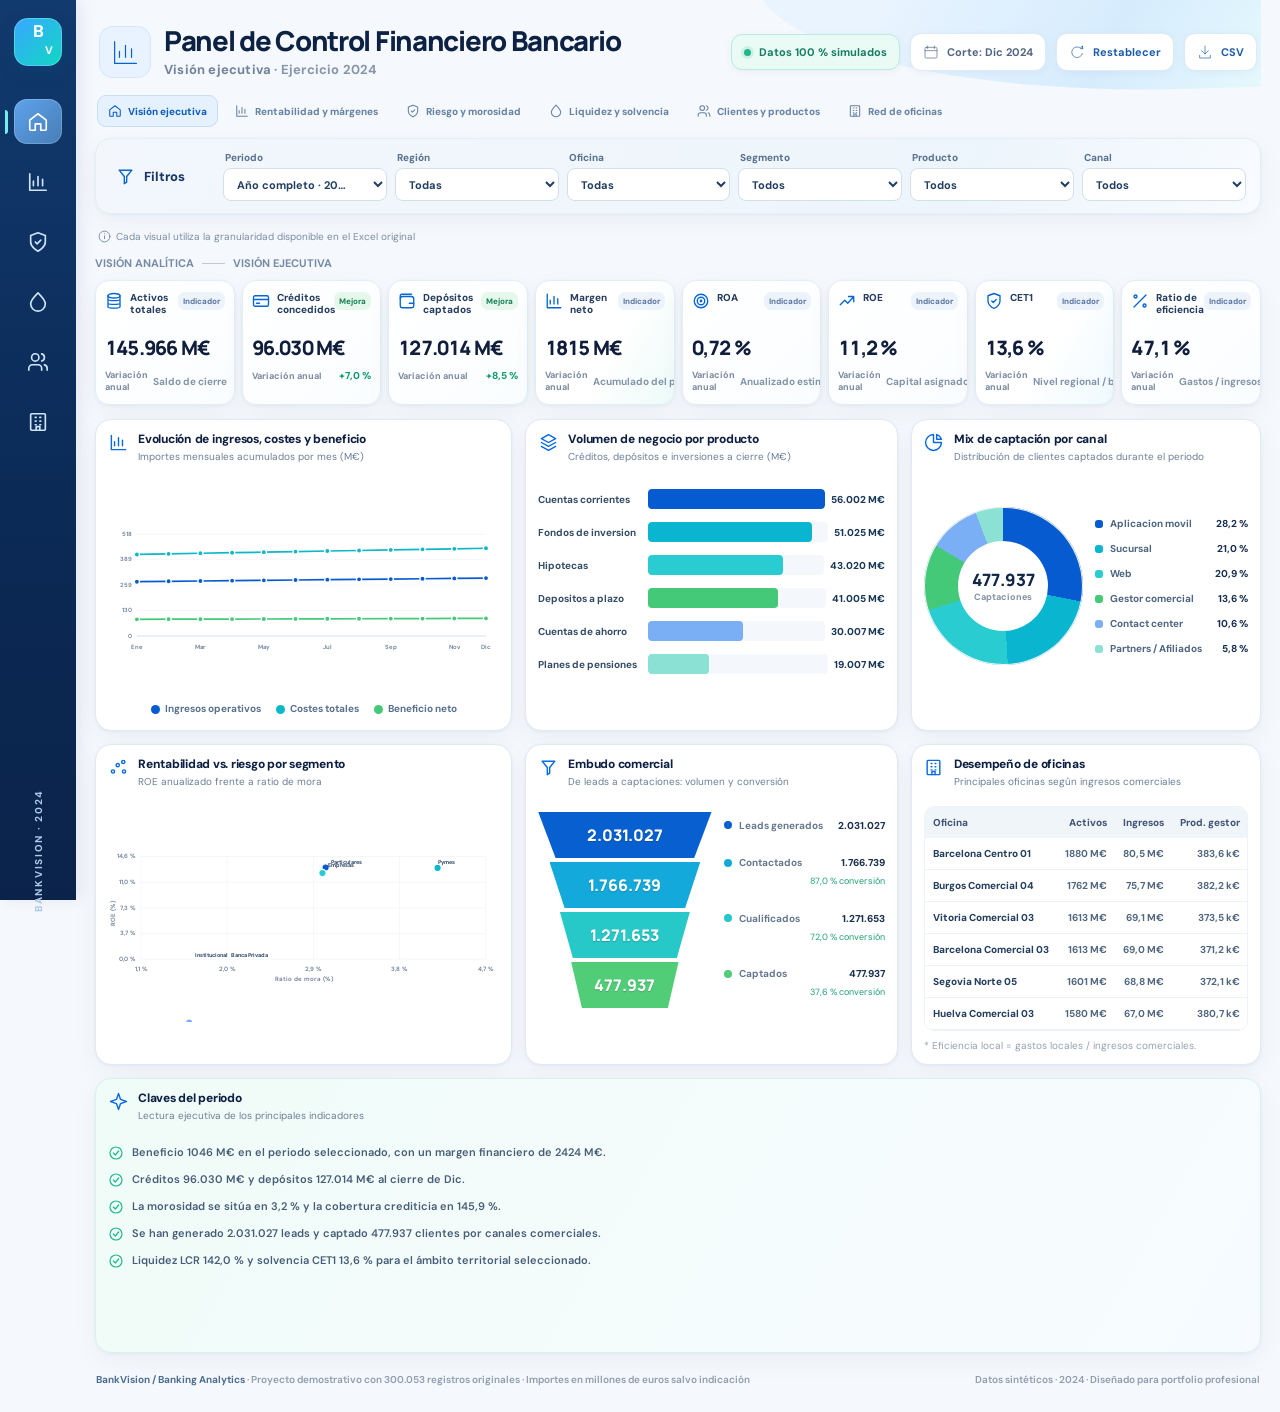
==== index.html @ d67c5ebc "Add files via upload" ====
<!doctype html>
<html lang="es">
<head>
  <meta charset="UTF-8" />
  <meta name="viewport" content="width=device-width, initial-scale=1" />
  <meta name="theme-color" content="#0f3565" />
  <meta name="description" content="Cuadro de mando bancario interactivo con KPIs de rentabilidad, riesgo, liquidez, clientes y oficinas. Datos sintéticos 2024." />
  <title>BankVision · Cuadro de mando financiero</title>
  <link rel="icon" href="assets/favicon.svg" type="image/svg+xml" />
  <link rel="stylesheet" href="styles.css" />
</head>
<body>
  <div id="app"><div class="boot"><div class="boot-logo">BV</div><div class="boot-spin"></div><p>Preparando tu cuadro de mando bancario…</p></div></div>
  <div id="floating-tooltip" role="tooltip" aria-hidden="true"></div>
  <script type="module" src="app.js"></script>
</body>
</html>
---- styles.css ----
@import url('https://fonts.googleapis.com/css2?family=DM+Sans:wght@400;500;600;700;800&family=Manrope:wght@400;500;600;700;800&display=swap');
:root{--ink:#122747;--sub:#6e8099;--border:#e6edf6;--line:#e9eef5;--blue:#075bca;--cyan:#14b7cc;--teal:#0cb4b4;--green:#39c77c;--pale:#f5f9ff;--white:#fff;--shadow:0 8px 26px rgba(25,65,110,.042),0 1px 3px rgba(25,65,110,.06)}
*{box-sizing:border-box}html{scroll-behavior:smooth}body{margin:0;color:var(--ink);background:#f5f8fc;font-family:'DM Sans',sans-serif;font-size:13px}button,select,input{font:inherit}button{cursor:pointer}button:disabled{cursor:not-allowed;opacity:.5}select{cursor:pointer}a{color:inherit}svg{display:block}#app{min-height:100vh}.boot{min-height:100vh;display:flex;flex-direction:column;align-items:center;justify-content:center;gap:16px;font-weight:600;color:#657c96}.boot-logo{width:70px;height:70px;display:grid;place-items:center;border-radius:20px;background:linear-gradient(135deg,#063f99,#05bdd1);font-size:28px;color:white;font-weight:800;box-shadow:0 12px 25px #0e62b82d}.boot-spin{width:26px;height:26px;border-radius:50%;border:3px solid #d8e7f8;border-top-color:#0874d8;animation:spin 1s linear infinite}@keyframes spin{to{transform:rotate(360deg)}}
.app-shell{display:grid;grid-template-columns:76px minmax(0,1fr);min-height:100vh}.sidebar{background:linear-gradient(180deg,#113a6e 0%,#0b2a56 56%,#0b234a 100%);min-height:100vh;position:sticky;top:0;align-self:start;height:100vh;display:flex;flex-direction:column;align-items:center;gap:8px;padding:18px 9px;z-index:50;color:#fff;box-shadow:5px 0 15px rgba(5,35,82,.07)}.side-brand{width:48px;height:48px;background:linear-gradient(135deg,#39a8ff,#10d7c3);border:1px solid #ffffff3a;color:white;font-size:17px;letter-spacing:-1.6px;font-weight:800;border-radius:14px;display:grid;place-items:center;margin:0 0 25px;box-shadow:0 6px 15px #06488150}.side-brand span{font-size:11px;align-self:end;justify-self:end;margin-right:8px;margin-bottom:8px;letter-spacing:0}.side-nav{display:flex;flex-direction:column;align-items:center;gap:15px;width:100%}.side-item{width:48px;height:45px;border:0;background:transparent;color:#d0e4f9;display:grid;place-items:center;border-radius:13px;position:relative;transition:.2s ease}.side-item:hover{background:#ffffff1c;color:white}.side-item.active{background:linear-gradient(135deg,#5ea3eb,#477db6);box-shadow:inset 0 0 0 1px #ffffff30;color:white}.side-item.active::before{content:"";position:absolute;left:-9px;height:24px;width:3px;background:#71eeec;border-radius:0 3px 3px 0}.side-item svg{width:22px;height:22px;stroke-width:1.8}.sidebar-bottom{margin-top:auto;display:grid;gap:14px}.side-mini{font-size:10px;color:#acc8e7;transform:rotate(-90deg);white-space:nowrap;margin-bottom:25px;font-weight:800;letter-spacing:1.7px}
.main{min-width:0;padding:0 26px 26px;max-width:1880px;width:100%;margin:0 auto}.header{min-height:95px;padding:20px 4px 11px;display:flex;align-items:center;justify-content:space-between;gap:15px;position:relative;overflow:hidden}.header::after{content:"";position:absolute;z-index:-1;right:-15px;top:-55px;width:520px;height:150px;background:linear-gradient(120deg,#e9f4ff 25%,#d6ecfd 68%,#e6f9fd);border-radius:0 0 0 85%;transform:rotate(-2deg)}.heading{display:flex;align-items:center;gap:13px;min-width:0}.heading-mark{width:52px;height:52px;background:#e8f3ff;color:#0862cc;display:grid;place-items:center;border-radius:14px;box-shadow:0 0 0 1px #d6e8ff inset}.heading-mark svg{width:29px;height:29px}.heading h1{font-family:Manrope,Arial,sans-serif;font-size:clamp(21px,2.15vw,31px);letter-spacing:-1.3px;line-height:1.08;margin:0 0 5px;font-weight:800;color:#0d2243}.heading p{color:#71839b;font-size:13px;margin:0;font-weight:700;letter-spacing:.2px}.top-right{display:flex;align-items:center;gap:10px;flex-wrap:wrap;justify-content:flex-end}.update-pill,.simulation-pill,.icon-btn{display:flex;align-items:center;gap:8px;border:1px solid #dde9f5;background:#fff;border-radius:11px;padding:10px 12px;color:#516580;white-space:nowrap;font-size:11px;font-weight:700;box-shadow:0 2px 8px #1c47700b}.simulation-pill{border:1px solid #b9ebde;background:#eafaf5;color:#167d65}.sim-dot{width:7px;height:7px;background:#20b788;border-radius:50%;box-shadow:0 0 0 3px #21b78824}.icon-btn{cursor:pointer;color:#1c5caa;background:white}.icon-btn:hover{border-color:#9bbce8;background:#f7fbff}.icon{width:19px;height:19px;vertical-align:middle;stroke-width:1.8;flex-shrink:0}.icon-sm{width:16px;height:16px}.icon-lg{width:24px;height:24px}
.filter-panel{display:grid;grid-template-columns:125px repeat(6,minmax(0,1fr));align-items:center;gap:8px;padding:12px 14px;background:linear-gradient(115deg,#f3f7fc,#edf5fc 75%,#f8fbff);border:1px solid #e3eefa;border-radius:16px;margin-bottom:16px;box-shadow:var(--shadow)}.filter-title{display:flex;align-items:center;gap:9px;font-weight:800;color:#163765;padding-left:6px;font-size:13px}.filter-title svg{color:#0b67c8}.filter-item{min-width:0}.filter-item label{font-size:10px;font-weight:800;color:#59728f;margin:0 0 4px 2px;display:block;white-space:nowrap;overflow:hidden;text-overflow:ellipsis}.filter-select{display:block;width:100%;border:1px solid #d2e0ee;border-radius:8px;background:white;padding:7px 19px 7px 9px;color:#233e63;outline:none;min-height:33px;font-size:11px;font-weight:700;text-overflow:ellipsis}.filter-select:focus{border-color:#217ad7;box-shadow:0 0 0 3px #2375ca20}.data-scope{display:flex;gap:8px;align-items:center;color:#7c8da4;font-size:10px;margin:0 0 13px 3px;flex-wrap:wrap}.scope-divider{height:4px;width:4px;background:#c6d3e2;border-radius:50%}.scope-info{display:flex;gap:5px;align-items:center}.scope-info svg{width:13px;height:13px}
.kpi-grid{display:grid;grid-template-columns:repeat(8,minmax(0,1fr));gap:10px;margin-bottom:14px}.kpi-card{background:linear-gradient(135deg,#fff 0%,#fafdff 100%);border:1px solid #e3edf7;box-shadow:var(--shadow);border-radius:14px;padding:13px 12px 11px;min-width:0;position:relative;overflow:hidden;transition:transform .18s,box-shadow .18s}.kpi-card:hover{transform:translateY(-2px);box-shadow:0 11px 22px #21456c15}.kpi-card:nth-child(4){background:linear-gradient(120deg,#fff 55%,#ecfbf8)}.kpi-card:nth-child(7){background:linear-gradient(120deg,#fff 55%,#eefaff)}.kpi-top{display:flex;justify-content:space-between;align-items:start;gap:4px;min-height:29px}.kpi-label-wrap{display:flex;align-items:start;gap:7px;min-width:0}.kpi-icon{color:#0566d8;flex:0 0 auto}.kpi-icon svg{width:18px;height:18px}.kpi-label{font-size:10px;line-height:1.16;color:#263c60;font-weight:800;max-width:125px}.kpi-badge{font-size:9px;border-radius:7px;padding:4px 5px;white-space:nowrap;font-weight:800;display:inline-flex;align-items:center;gap:3px}.kpi-badge.good{color:#18825b;background:#e6f8eb}.kpi-badge.warn{color:#bb7a15;background:#fff2d9}.kpi-badge.neutral{color:#5e77a4;background:#edf3fb}.kpi-value{font-family:Manrope,Arial,sans-serif;font-size:clamp(15px,1.55vw,24px);font-weight:800;color:#101d3b;letter-spacing:-.8px;margin:13px 0 8px;white-space:nowrap;overflow:hidden;text-overflow:ellipsis;font-variant-numeric:tabular-nums}.kpi-bottom{display:flex;align-items:center;justify-content:space-between;gap:5px;font-size:9px;color:#7a899f;font-weight:700}.kpi-bottom strong{color:#0b9968;font-size:10px;white-space:nowrap}.kpi-note{color:#778ca8;font-size:9px;margin-top:1px}.dash-grid{display:grid;grid-template-columns:1.12fr 1fr .94fr;gap:13px;align-items:stretch}.panel{min-width:0;background:white;border:1px solid #e0e9f4;border-radius:16px;box-shadow:var(--shadow);padding:15px 16px 13px;position:relative;overflow:hidden;min-height:275px}.panel.tall{min-height:300px}.panel.wide2{grid-column:span 2}.panel.full{grid-column:1/-1}.panel-head{display:flex;align-items:start;gap:10px;margin-bottom:12px;min-height:37px}.panel-icon{color:#086be3;display:grid;place-items:center;margin-top:1px;flex:0 0 20px}.panel-icon svg{width:19px;height:19px}.panel-title{font-size:14px;line-height:1.23;font-weight:800;color:#0d2043;letter-spacing:-.25px;margin:0}.panel-sub{font-size:10px;color:#6c7f96;line-height:1.3;margin:3px 0 0}.panel-body{width:100%;min-width:0}.panel-foot{font-size:10px;color:#93a1b2;margin-top:8px}.chart-wrap{position:relative;width:100%;height:216px;overflow:hidden}.chart-wrap svg{width:100%;height:100%;overflow:visible}.chart-ticks{font-size:10px;fill:#6b7e98;font-family:'DM Sans',sans-serif;font-weight:600}.chart-grid{stroke:#edf2f7;stroke-width:1}.chart-axis{stroke:#ccd7e5;stroke-width:1}.chart-title{font-size:11px;fill:#384c68;font-weight:700}.chart-label{font-family:'DM Sans',sans-serif;font-size:9px;fill:#304766;font-weight:700}.chart-line{fill:none;stroke-width:2.8;stroke-linecap:round;stroke-linejoin:round}.chart-node{stroke:white;stroke-width:2.2;cursor:crosshair}.chart-node:hover{stroke:#102c52;stroke-width:3.5}.legend{display:flex;align-items:center;justify-content:center;gap:15px;flex-wrap:wrap;margin:5px auto 3px;font-size:10px;font-weight:700;color:#58708f}.legend i{display:inline-block;width:9px;height:9px;border-radius:50%;margin-right:5px;vertical-align:middle}.bar-list{display:flex;flex-direction:column;gap:13px;padding:8px 0 2px}.bar-item{display:grid;grid-template-columns:minmax(95px,30%) minmax(0,1fr) auto;align-items:center;gap:10px;font-size:11px}.bar-item-label{color:#344b67;font-weight:700;white-space:nowrap;overflow:hidden;text-overflow:ellipsis}.bar-track{height:20px;background:#f4f7fc;border-radius:4px;overflow:hidden;position:relative;min-width:0}.bar-fill{height:100%;min-width:2px;border-radius:3px 4px 4px 3px;transition:width .4s;cursor:pointer}.bar-fill:hover{filter:brightness(.91)}.bar-value{font-size:10px;color:#193757;font-weight:800;white-space:nowrap;font-variant-numeric:tabular-nums}.delta-tag{font-size:10px;color:#249469;background:#e8f8ee;padding:3px 6px;border-radius:7px;white-space:nowrap;font-weight:800}.donut-layout{display:flex;align-items:center;gap:18px;justify-content:center;min-height:210px}.donut{width:min(200px,49%);aspect-ratio:1;border-radius:50%;position:relative;flex:none;box-shadow:inset 0 0 0 1px #eef2f8;transition:transform .3s}.donut:hover{transform:scale(1.035)}.donut-hole{position:absolute;inset:23%;border-radius:50%;background:white;display:flex;flex-direction:column;align-items:center;justify-content:center;text-align:center;box-shadow:0 0 0 2px #fff}.donut-hole b{font-size:17px;font-family:Manrope,sans-serif;font-weight:800;white-space:nowrap}.donut-hole span{font-size:9px;color:#8291a5;font-weight:700}.donut-legend{display:grid;gap:12px;flex:1;min-width:0}.donut-legend-item{display:flex;gap:7px;align-items:center;font-size:10px;color:#4d6581;font-weight:700;min-width:0}.donut-legend-item i{width:8px;height:8px;border-radius:3px;flex:none}.donut-legend-item span{overflow:hidden;text-overflow:ellipsis;white-space:nowrap}.donut-legend-item b{margin-left:auto;color:#152d4e;font-variant-numeric:tabular-nums;font-size:10px}.donut-legend-item.clickable{cursor:pointer;border-radius:6px;padding:4px;margin:-4px}.donut-legend-item.clickable:hover{background:#eef7ff}.funnel-body{display:grid;grid-template-columns:50% 1fr;gap:12px;padding:3px 0}.funnel-shapes{display:flex;flex-direction:column;align-items:center;gap:4px;padding-top:3px}.funnel-stage{height:46px;width:100%;clip-path:polygon(0 0,100% 0,90% 100%,10% 100%);display:grid;place-items:center;font-size:16px;color:white;font-family:Manrope,sans-serif;font-weight:800;text-shadow:0 1px 1px #0003}.funnel-stage:nth-child(2){width:87%}.funnel-stage:nth-child(3){width:75%}.funnel-stage:nth-child(4){width:62%}.funnel-steps{display:flex;flex-direction:column;justify-content:space-around;gap:5px}.funnel-step{display:grid;grid-template-columns:9px 1fr auto;gap:6px;align-items:center;font-size:10px;min-width:0}.funnel-step i{width:8px;height:8px;border-radius:50%}.funnel-step .funnel-name{font-weight:700;color:#667890}.funnel-step b{white-space:nowrap;font-weight:800;color:#1b3150}.funnel-step small{font-size:9px;color:#20a271;grid-column:2 / -1;text-align:right}
.tbl-wrap{overflow:auto;border-radius:10px;border:1px solid #eef3f9;max-height:230px}.tbl-wrap::-webkit-scrollbar{width:7px;height:7px}.tbl-wrap::-webkit-scrollbar-thumb{background:#c9d7e6;border-radius:12px}.data-table{width:100%;border-collapse:collapse;white-space:nowrap;min-width:420px;font-size:10px}.data-table thead th{background:#f0f5fa;color:#415575;padding:9px 8px;text-align:right;font-weight:800;position:sticky;top:0;z-index:1}.data-table thead th:first-child{text-align:left}.data-table td{padding:9px 8px;border-bottom:1px solid #eef2f7;text-align:right;font-weight:700;color:#516780}.data-table td:first-child{text-align:left;color:#253e60;font-weight:800}.data-table tbody tr:hover{background:#f6fbff}.data-table tbody tr.total-row{background:#e4f8f6}.data-table tbody tr.total-row td{font-weight:800;color:#154d66}.click-row{cursor:pointer}.data-table .neg{color:#d25c55}.data-table .good{color:#19a26b}.heat-table{width:100%;border-spacing:3px;border-collapse:separate;font-size:9px}.heat-table th{padding:5px 2px;font-weight:800;color:#58708f;text-align:center}.heat-table th:first-child{text-align:left}.heat-table td{padding:7px 3px;text-align:center;border-radius:4px;font-weight:800;white-space:nowrap;cursor:default}.heat-table td:first-child{text-align:left;color:#304767;background:white!important;min-width:55px}.heat-table td[data-region]{cursor:pointer}.heat-table td[data-region]:hover{outline:2px solid #0784dc}.heat-legend{display:flex;align-items:center;justify-content:center;gap:7px;margin:9px 0 2px;color:#8795aa;font-size:9px}.heat-gradient{width:110px;height:8px;border-radius:8px;background:linear-gradient(90deg,#e3f7eb,#78dfd4,#2687d9,#1256b9)}
.waterfall{height:215px}.waterfall svg{width:100%;height:100%}.water-label{font-size:10px;fill:#43607f;font-family:'DM Sans',sans-serif;font-weight:700}.water-value{font-size:11px;fill:#132e52;font-family:'DM Sans',sans-serif;font-weight:800}.score-row{display:grid;grid-template-columns:1fr auto;align-items:center;padding:7px 2px;border-bottom:1px solid #eff3f9;font-size:11px}.score-row:last-child{border:0}.score-row .label{color:#678099}.score-row .value{font-weight:800;font-size:12px}.split-insight{display:grid;grid-template-columns:1fr 1fr;gap:10px}.insight-mini{border:1px solid #e6eef7;background:#f9fbff;padding:11px;border-radius:11px}.insight-mini .top{color:#7b91aa;font-weight:700;font-size:10px}.insight-mini b{display:block;font-size:18px;margin:7px 0 1px;font-family:Manrope,sans-serif}.insight-mini small{font-size:9px;color:#1d9a75;font-weight:800}.insights{display:flex;flex-direction:column;gap:10px;padding:4px 0}.insight-item{display:flex;gap:8px;align-items:flex-start;color:#465d77;font-weight:600;font-size:11px;line-height:1.5}.insight-item svg{color:#20b98c;margin-top:1px;flex:none}.story-card{background:linear-gradient(120deg,#f0fcf8,#f7fbff);border:1px solid #d7f2ec}.mini-pill{padding:3px 7px;border-radius:7px;font-weight:800;font-size:10px;background:#e7f9ec;color:#1c956c}.section-eyebrow{display:flex;align-items:center;gap:8px;margin:0 0 10px;color:#758ba6;font-size:11px;font-weight:700}.section-eyebrow span{width:23px;height:1px;background:#bdcbdb}.footer{display:flex;justify-content:space-between;gap:15px;align-items:center;color:#8e9cb1;font-size:10px;font-weight:600;padding:20px 1px 0;flex-wrap:wrap}.footer strong{color:#4d6d90}.button-link{border:0;background:none;text-decoration:underline;color:#0b76ce;padding:2px;font-weight:700;font-size:10px}.tag{padding:3px 7px;border-radius:6px;background:#eff6fc;color:#3274b5;font-weight:800;font-size:10px}.empty{display:grid;place-items:center;min-height:180px;text-align:center;color:#849ab1;font-weight:700}.data-scope-warning{background:#fff9eb;border:1px solid #f4e5c7;color:#91682d;padding:8px 11px;border-radius:8px;font-size:10px;margin:0 0 12px}.toast{position:fixed;bottom:24px;right:24px;border-radius:12px;background:#123862;color:white;box-shadow:0 12px 35px #0c30565c;padding:13px 18px;font-weight:700;font-size:12px;z-index:100;animation:rise .2s ease}@keyframes rise{from{transform:translateY(14px);opacity:0}to{transform:translateY(0);opacity:1}}#floating-tooltip{display:none;position:fixed;z-index:200;pointer-events:none;padding:9px 12px;border-radius:10px;background:#142f53;color:white;font-size:11px;font-weight:700;box-shadow:0 10px 25px #18355345;max-width:250px}.muted{color:#8696aa}.accent{color:#0b83bd}.region-tiles{display:grid;grid-template-columns:repeat(5,1fr);gap:9px;margin-top:5px}.region-tile{border:1px solid #e0ebf5;border-radius:11px;padding:12px;background:linear-gradient(145deg,#f7fbff,#fff);min-width:0;cursor:pointer}.region-tile:hover{border-color:#64b4e7}.region-tile .stripe{height:5px;border-radius:5px;margin-bottom:8px}.region-tile strong{display:block;font-size:12px}.region-tile .num{font-size:21px;font-weight:800;margin-top:3px;font-family:Manrope,sans-serif;color:#15476f}.region-tile span{display:block;font-size:9px;color:#8292a8;margin-top:4px}
@media(max-width:1510px){.main{padding-left:19px;padding-right:19px}.filter-panel{grid-template-columns:105px repeat(6,minmax(0,1fr))}.kpi-grid{gap:7px}.kpi-card{padding:11px 9px}.kpi-badge{font-size:8px}.panel{padding:12px}.panel-title{font-size:12px}.donut-layout{gap:12px}.bar-item{gap:6px;font-size:10px}.bar-item-label{font-size:10px}}
@media(max-width:1160px){.kpi-grid{grid-template-columns:repeat(4,minmax(0,1fr))}.dash-grid{grid-template-columns:1fr 1fr}.panel{min-height:280px}.filter-panel{grid-template-columns:repeat(3,1fr)}.filter-title{grid-column:1/-1}.panel.wide2{grid-column:span 2}.heading h1{font-size:22px}.top-right .update-pill{display:none}}
@media(max-width:790px){.app-shell{grid-template-columns:1fr}.sidebar{height:auto;min-height:auto;width:100%;position:sticky;top:0;flex-direction:row;justify-content:space-between;padding:8px 12px;z-index:80}.side-brand{width:39px;height:39px;margin:0;border-radius:9px}.side-nav{flex-direction:row;gap:2px;width:auto}.side-item{width:36px;height:37px;border-radius:8px}.side-item svg{width:18px;height:18px}.side-item.active::before{display:none}.sidebar-bottom{display:none}.main{padding:0 12px 24px}.header{padding-top:17px;align-items:start;flex-direction:column}.heading h1{font-size:21px}.heading-mark{width:43px;height:43px}.top-right{width:100%;justify-content:flex-start}.filter-panel{grid-template-columns:repeat(2,minmax(0,1fr));gap:10px}.kpi-grid{grid-template-columns:repeat(2,minmax(0,1fr));gap:8px}.dash-grid{grid-template-columns:1fr;gap:10px}.panel,.panel.wide2,.panel.full{grid-column:1}.kpi-value{font-size:22px}.region-tiles{grid-template-columns:repeat(2,1fr)}.data-scope{margin-bottom:8px}}
@media(max-width:420px){.side-item{width:32px}.side-nav{gap:0}.heading h1{font-size:19px}.heading p{font-size:11px}.filter-panel{padding:10px}.filter-select{font-size:10px}.donut{width:44%}.donut-layout{gap:8px}.donut-legend-item{font-size:9px}.funnel-stage{font-size:13px}.funnel-step{font-size:9px}}
@media print{.sidebar,.filter-panel,.data-scope,.icon-btn{display:none!important}.app-shell{display:block}.main{padding:0}.panel,.kpi-card{break-inside:avoid;box-shadow:none}.dash-grid{grid-template-columns:1fr 1fr}.header{min-height:auto}.footer{display:none}}
.page-tabs{display:flex;gap:6px;align-items:center;overflow:auto;padding:0 2px 11px;scrollbar-width:thin}.page-tab{display:inline-flex;align-items:center;gap:6px;white-space:nowrap;background:transparent;color:#6783a5;border:1px solid transparent;border-radius:9px;padding:8px 10px;font-size:10px;font-weight:800;transition:.15s}.page-tab:hover{color:#1261b8;background:#eaf3ff}.page-tab.active{color:#0c5fbf;background:#e6f1ff;border-color:#c8def5}.page-tab svg{width:14px;height:14px}.page-tab.active svg{color:#075ac7}
@media(max-width:790px){.page-tabs{padding-bottom:8px}.page-tab{font-size:10px;padding:7px 8px}}
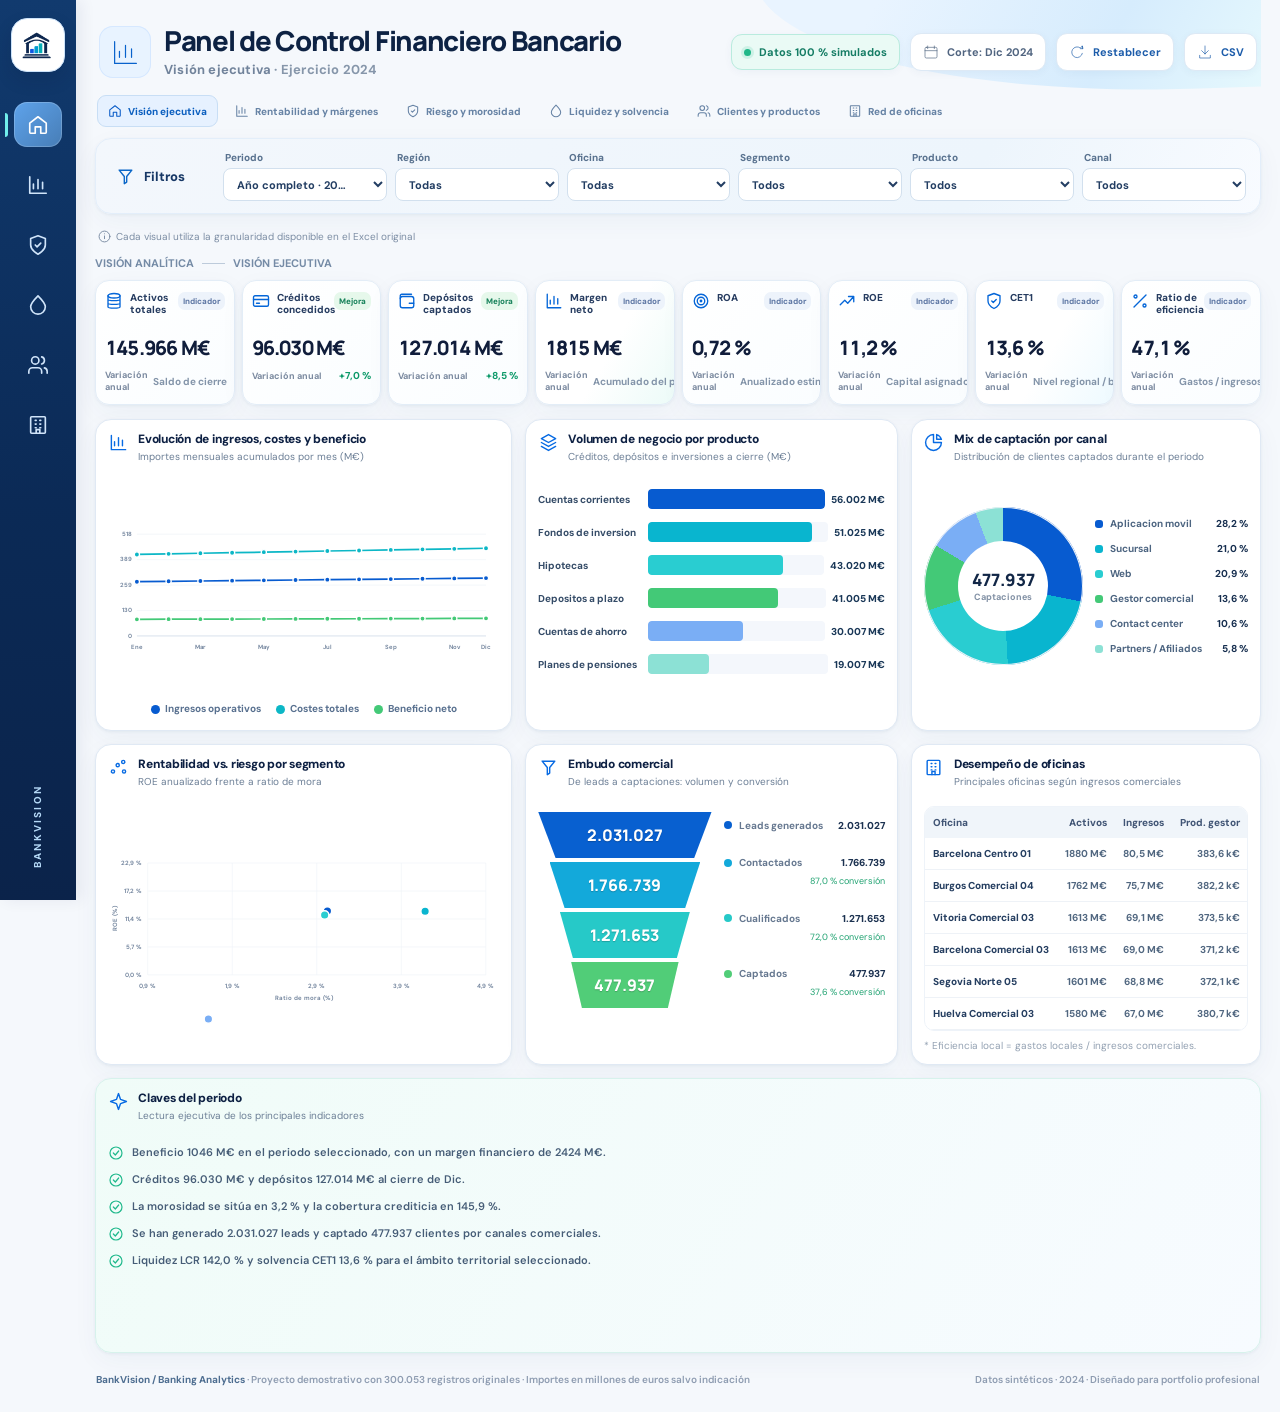
==== commit e28b9d60: "Add files via upload" ====
--- a/index.html
+++ b/index.html
@@ -6,11 +6,11 @@
   <meta name="theme-color" content="#0f3565" />
   <meta name="description" content="Cuadro de mando bancario interactivo con KPIs de rentabilidad, riesgo, liquidez, clientes y oficinas. Datos sintéticos 2024." />
   <title>BankVision · Cuadro de mando financiero</title>
-  <link rel="icon" href="assets/favicon.svg" type="image/svg+xml" />
+  <link rel="icon" href="assets/favicon.png" type="image/png" />
   <link rel="stylesheet" href="styles.css" />
 </head>
 <body>
-  <div id="app"><div class="boot"><div class="boot-logo">BV</div><div class="boot-spin"></div><p>Preparando tu cuadro de mando bancario…</p></div></div>
+  <div id="app"><div class="boot"><div class="boot-logo"><img src="assets/bankvision-mark.png" alt="BankVision" /></div><div class="boot-spin"></div><p>Preparando tu cuadro de mando bancario…</p></div></div>
   <div id="floating-tooltip" role="tooltip" aria-hidden="true"></div>
   <script type="module" src="app.js"></script>
 </body>
--- a/styles.css
+++ b/styles.css
@@ -1,15 +1,15 @@
 @import url('https://fonts.googleapis.com/css2?family=DM+Sans:wght@400;500;600;700;800&family=Manrope:wght@400;500;600;700;800&display=swap');
 :root{--ink:#122747;--sub:#6e8099;--border:#e6edf6;--line:#e9eef5;--blue:#075bca;--cyan:#14b7cc;--teal:#0cb4b4;--green:#39c77c;--pale:#f5f9ff;--white:#fff;--shadow:0 8px 26px rgba(25,65,110,.042),0 1px 3px rgba(25,65,110,.06)}
-*{box-sizing:border-box}html{scroll-behavior:smooth}body{margin:0;color:var(--ink);background:#f5f8fc;font-family:'DM Sans',sans-serif;font-size:13px}button,select,input{font:inherit}button{cursor:pointer}button:disabled{cursor:not-allowed;opacity:.5}select{cursor:pointer}a{color:inherit}svg{display:block}#app{min-height:100vh}.boot{min-height:100vh;display:flex;flex-direction:column;align-items:center;justify-content:center;gap:16px;font-weight:600;color:#657c96}.boot-logo{width:70px;height:70px;display:grid;place-items:center;border-radius:20px;background:linear-gradient(135deg,#063f99,#05bdd1);font-size:28px;color:white;font-weight:800;box-shadow:0 12px 25px #0e62b82d}.boot-spin{width:26px;height:26px;border-radius:50%;border:3px solid #d8e7f8;border-top-color:#0874d8;animation:spin 1s linear infinite}@keyframes spin{to{transform:rotate(360deg)}}
-.app-shell{display:grid;grid-template-columns:76px minmax(0,1fr);min-height:100vh}.sidebar{background:linear-gradient(180deg,#113a6e 0%,#0b2a56 56%,#0b234a 100%);min-height:100vh;position:sticky;top:0;align-self:start;height:100vh;display:flex;flex-direction:column;align-items:center;gap:8px;padding:18px 9px;z-index:50;color:#fff;box-shadow:5px 0 15px rgba(5,35,82,.07)}.side-brand{width:48px;height:48px;background:linear-gradient(135deg,#39a8ff,#10d7c3);border:1px solid #ffffff3a;color:white;font-size:17px;letter-spacing:-1.6px;font-weight:800;border-radius:14px;display:grid;place-items:center;margin:0 0 25px;box-shadow:0 6px 15px #06488150}.side-brand span{font-size:11px;align-self:end;justify-self:end;margin-right:8px;margin-bottom:8px;letter-spacing:0}.side-nav{display:flex;flex-direction:column;align-items:center;gap:15px;width:100%}.side-item{width:48px;height:45px;border:0;background:transparent;color:#d0e4f9;display:grid;place-items:center;border-radius:13px;position:relative;transition:.2s ease}.side-item:hover{background:#ffffff1c;color:white}.side-item.active{background:linear-gradient(135deg,#5ea3eb,#477db6);box-shadow:inset 0 0 0 1px #ffffff30;color:white}.side-item.active::before{content:"";position:absolute;left:-9px;height:24px;width:3px;background:#71eeec;border-radius:0 3px 3px 0}.side-item svg{width:22px;height:22px;stroke-width:1.8}.sidebar-bottom{margin-top:auto;display:grid;gap:14px}.side-mini{font-size:10px;color:#acc8e7;transform:rotate(-90deg);white-space:nowrap;margin-bottom:25px;font-weight:800;letter-spacing:1.7px}
+*{box-sizing:border-box}html{scroll-behavior:smooth}body{margin:0;color:var(--ink);background:#f5f8fc;font-family:'DM Sans',sans-serif;font-size:13px}button,select,input{font:inherit}button{cursor:pointer}button:disabled{cursor:not-allowed;opacity:.5}select{cursor:pointer}a{color:inherit}svg{display:block}#app{min-height:100vh}.boot{min-height:100vh;display:flex;flex-direction:column;align-items:center;justify-content:center;gap:16px;font-weight:600;color:#657c96}.boot-logo{width:82px;height:82px;display:grid;place-items:center;border-radius:22px;background:#fff;box-shadow:0 12px 25px #0e62b82d}.boot-logo img{width:66px;height:66px;object-fit:contain}.boot-spin{width:26px;height:26px;border-radius:50%;border:3px solid #d8e7f8;border-top-color:#0874d8;animation:spin 1s linear infinite}@keyframes spin{to{transform:rotate(360deg)}}
+.app-shell{display:grid;grid-template-columns:76px minmax(0,1fr);min-height:100vh}.sidebar{background:linear-gradient(180deg,#113a6e 0%,#0b2a56 56%,#0b234a 100%);min-height:100vh;position:sticky;top:0;align-self:start;height:100vh;display:flex;flex-direction:column;align-items:center;gap:8px;padding:18px 9px;z-index:50;color:#fff;box-shadow:5px 0 15px rgba(5,35,82,.07);overflow-y:auto;overflow-x:hidden;scrollbar-width:thin;scrollbar-color:#497aa8 transparent}.side-brand{flex:0 0 54px;width:54px;height:54px;background:#fff;border:1px solid #cce3fa;border-radius:16px;display:grid;place-items:center;margin:0 0 22px;padding:4px;box-shadow:0 8px 18px #00173524;transition:transform .2s,box-shadow .2s}.side-brand:hover{transform:translateY(-2px);box-shadow:0 12px 24px #00173536}.side-brand img{display:block;width:100%;height:100%;object-fit:contain}.side-nav{display:flex;flex-direction:column;align-items:center;gap:15px;width:100%}.side-item{width:48px;height:45px;border:0;background:transparent;color:#d0e4f9;display:grid;place-items:center;border-radius:13px;position:relative;transition:.2s ease}.side-item:hover{background:#ffffff1c;color:white}.side-item.active{background:linear-gradient(135deg,#5ea3eb,#477db6);box-shadow:inset 0 0 0 1px #ffffff30;color:white}.side-item.active::before{content:"";position:absolute;left:-9px;height:24px;width:3px;background:#71eeec;border-radius:0 3px 3px 0}.side-item svg{width:22px;height:22px;stroke-width:1.8}.sidebar-bottom{margin-top:auto;display:grid;place-items:center;width:100%;padding:20px 0 14px;flex:0 0 auto}.side-mini{writing-mode:vertical-rl;transform:rotate(180deg);font-size:10px;color:#b4d8f6;white-space:nowrap;margin:0;line-height:1;font-weight:800;letter-spacing:2.2px}
 .main{min-width:0;padding:0 26px 26px;max-width:1880px;width:100%;margin:0 auto}.header{min-height:95px;padding:20px 4px 11px;display:flex;align-items:center;justify-content:space-between;gap:15px;position:relative;overflow:hidden}.header::after{content:"";position:absolute;z-index:-1;right:-15px;top:-55px;width:520px;height:150px;background:linear-gradient(120deg,#e9f4ff 25%,#d6ecfd 68%,#e6f9fd);border-radius:0 0 0 85%;transform:rotate(-2deg)}.heading{display:flex;align-items:center;gap:13px;min-width:0}.heading-mark{width:52px;height:52px;background:#e8f3ff;color:#0862cc;display:grid;place-items:center;border-radius:14px;box-shadow:0 0 0 1px #d6e8ff inset}.heading-mark svg{width:29px;height:29px}.heading h1{font-family:Manrope,Arial,sans-serif;font-size:clamp(21px,2.15vw,31px);letter-spacing:-1.3px;line-height:1.08;margin:0 0 5px;font-weight:800;color:#0d2243}.heading p{color:#71839b;font-size:13px;margin:0;font-weight:700;letter-spacing:.2px}.top-right{display:flex;align-items:center;gap:10px;flex-wrap:wrap;justify-content:flex-end}.update-pill,.simulation-pill,.icon-btn{display:flex;align-items:center;gap:8px;border:1px solid #dde9f5;background:#fff;border-radius:11px;padding:10px 12px;color:#516580;white-space:nowrap;font-size:11px;font-weight:700;box-shadow:0 2px 8px #1c47700b}.simulation-pill{border:1px solid #b9ebde;background:#eafaf5;color:#167d65}.sim-dot{width:7px;height:7px;background:#20b788;border-radius:50%;box-shadow:0 0 0 3px #21b78824}.icon-btn{cursor:pointer;color:#1c5caa;background:white}.icon-btn:hover{border-color:#9bbce8;background:#f7fbff}.icon{width:19px;height:19px;vertical-align:middle;stroke-width:1.8;flex-shrink:0}.icon-sm{width:16px;height:16px}.icon-lg{width:24px;height:24px}
 .filter-panel{display:grid;grid-template-columns:125px repeat(6,minmax(0,1fr));align-items:center;gap:8px;padding:12px 14px;background:linear-gradient(115deg,#f3f7fc,#edf5fc 75%,#f8fbff);border:1px solid #e3eefa;border-radius:16px;margin-bottom:16px;box-shadow:var(--shadow)}.filter-title{display:flex;align-items:center;gap:9px;font-weight:800;color:#163765;padding-left:6px;font-size:13px}.filter-title svg{color:#0b67c8}.filter-item{min-width:0}.filter-item label{font-size:10px;font-weight:800;color:#59728f;margin:0 0 4px 2px;display:block;white-space:nowrap;overflow:hidden;text-overflow:ellipsis}.filter-select{display:block;width:100%;border:1px solid #d2e0ee;border-radius:8px;background:white;padding:7px 19px 7px 9px;color:#233e63;outline:none;min-height:33px;font-size:11px;font-weight:700;text-overflow:ellipsis}.filter-select:focus{border-color:#217ad7;box-shadow:0 0 0 3px #2375ca20}.data-scope{display:flex;gap:8px;align-items:center;color:#7c8da4;font-size:10px;margin:0 0 13px 3px;flex-wrap:wrap}.scope-divider{height:4px;width:4px;background:#c6d3e2;border-radius:50%}.scope-info{display:flex;gap:5px;align-items:center}.scope-info svg{width:13px;height:13px}
-.kpi-grid{display:grid;grid-template-columns:repeat(8,minmax(0,1fr));gap:10px;margin-bottom:14px}.kpi-card{background:linear-gradient(135deg,#fff 0%,#fafdff 100%);border:1px solid #e3edf7;box-shadow:var(--shadow);border-radius:14px;padding:13px 12px 11px;min-width:0;position:relative;overflow:hidden;transition:transform .18s,box-shadow .18s}.kpi-card:hover{transform:translateY(-2px);box-shadow:0 11px 22px #21456c15}.kpi-card:nth-child(4){background:linear-gradient(120deg,#fff 55%,#ecfbf8)}.kpi-card:nth-child(7){background:linear-gradient(120deg,#fff 55%,#eefaff)}.kpi-top{display:flex;justify-content:space-between;align-items:start;gap:4px;min-height:29px}.kpi-label-wrap{display:flex;align-items:start;gap:7px;min-width:0}.kpi-icon{color:#0566d8;flex:0 0 auto}.kpi-icon svg{width:18px;height:18px}.kpi-label{font-size:10px;line-height:1.16;color:#263c60;font-weight:800;max-width:125px}.kpi-badge{font-size:9px;border-radius:7px;padding:4px 5px;white-space:nowrap;font-weight:800;display:inline-flex;align-items:center;gap:3px}.kpi-badge.good{color:#18825b;background:#e6f8eb}.kpi-badge.warn{color:#bb7a15;background:#fff2d9}.kpi-badge.neutral{color:#5e77a4;background:#edf3fb}.kpi-value{font-family:Manrope,Arial,sans-serif;font-size:clamp(15px,1.55vw,24px);font-weight:800;color:#101d3b;letter-spacing:-.8px;margin:13px 0 8px;white-space:nowrap;overflow:hidden;text-overflow:ellipsis;font-variant-numeric:tabular-nums}.kpi-bottom{display:flex;align-items:center;justify-content:space-between;gap:5px;font-size:9px;color:#7a899f;font-weight:700}.kpi-bottom strong{color:#0b9968;font-size:10px;white-space:nowrap}.kpi-note{color:#778ca8;font-size:9px;margin-top:1px}.dash-grid{display:grid;grid-template-columns:1.12fr 1fr .94fr;gap:13px;align-items:stretch}.panel{min-width:0;background:white;border:1px solid #e0e9f4;border-radius:16px;box-shadow:var(--shadow);padding:15px 16px 13px;position:relative;overflow:hidden;min-height:275px}.panel.tall{min-height:300px}.panel.wide2{grid-column:span 2}.panel.full{grid-column:1/-1}.panel-head{display:flex;align-items:start;gap:10px;margin-bottom:12px;min-height:37px}.panel-icon{color:#086be3;display:grid;place-items:center;margin-top:1px;flex:0 0 20px}.panel-icon svg{width:19px;height:19px}.panel-title{font-size:14px;line-height:1.23;font-weight:800;color:#0d2043;letter-spacing:-.25px;margin:0}.panel-sub{font-size:10px;color:#6c7f96;line-height:1.3;margin:3px 0 0}.panel-body{width:100%;min-width:0}.panel-foot{font-size:10px;color:#93a1b2;margin-top:8px}.chart-wrap{position:relative;width:100%;height:216px;overflow:hidden}.chart-wrap svg{width:100%;height:100%;overflow:visible}.chart-ticks{font-size:10px;fill:#6b7e98;font-family:'DM Sans',sans-serif;font-weight:600}.chart-grid{stroke:#edf2f7;stroke-width:1}.chart-axis{stroke:#ccd7e5;stroke-width:1}.chart-title{font-size:11px;fill:#384c68;font-weight:700}.chart-label{font-family:'DM Sans',sans-serif;font-size:9px;fill:#304766;font-weight:700}.chart-line{fill:none;stroke-width:2.8;stroke-linecap:round;stroke-linejoin:round}.chart-node{stroke:white;stroke-width:2.2;cursor:crosshair}.chart-node:hover{stroke:#102c52;stroke-width:3.5}.legend{display:flex;align-items:center;justify-content:center;gap:15px;flex-wrap:wrap;margin:5px auto 3px;font-size:10px;font-weight:700;color:#58708f}.legend i{display:inline-block;width:9px;height:9px;border-radius:50%;margin-right:5px;vertical-align:middle}.bar-list{display:flex;flex-direction:column;gap:13px;padding:8px 0 2px}.bar-item{display:grid;grid-template-columns:minmax(95px,30%) minmax(0,1fr) auto;align-items:center;gap:10px;font-size:11px}.bar-item-label{color:#344b67;font-weight:700;white-space:nowrap;overflow:hidden;text-overflow:ellipsis}.bar-track{height:20px;background:#f4f7fc;border-radius:4px;overflow:hidden;position:relative;min-width:0}.bar-fill{height:100%;min-width:2px;border-radius:3px 4px 4px 3px;transition:width .4s;cursor:pointer}.bar-fill:hover{filter:brightness(.91)}.bar-value{font-size:10px;color:#193757;font-weight:800;white-space:nowrap;font-variant-numeric:tabular-nums}.delta-tag{font-size:10px;color:#249469;background:#e8f8ee;padding:3px 6px;border-radius:7px;white-space:nowrap;font-weight:800}.donut-layout{display:flex;align-items:center;gap:18px;justify-content:center;min-height:210px}.donut{width:min(200px,49%);aspect-ratio:1;border-radius:50%;position:relative;flex:none;box-shadow:inset 0 0 0 1px #eef2f8;transition:transform .3s}.donut:hover{transform:scale(1.035)}.donut-hole{position:absolute;inset:23%;border-radius:50%;background:white;display:flex;flex-direction:column;align-items:center;justify-content:center;text-align:center;box-shadow:0 0 0 2px #fff}.donut-hole b{font-size:17px;font-family:Manrope,sans-serif;font-weight:800;white-space:nowrap}.donut-hole span{font-size:9px;color:#8291a5;font-weight:700}.donut-legend{display:grid;gap:12px;flex:1;min-width:0}.donut-legend-item{display:flex;gap:7px;align-items:center;font-size:10px;color:#4d6581;font-weight:700;min-width:0}.donut-legend-item i{width:8px;height:8px;border-radius:3px;flex:none}.donut-legend-item span{overflow:hidden;text-overflow:ellipsis;white-space:nowrap}.donut-legend-item b{margin-left:auto;color:#152d4e;font-variant-numeric:tabular-nums;font-size:10px}.donut-legend-item.clickable{cursor:pointer;border-radius:6px;padding:4px;margin:-4px}.donut-legend-item.clickable:hover{background:#eef7ff}.funnel-body{display:grid;grid-template-columns:50% 1fr;gap:12px;padding:3px 0}.funnel-shapes{display:flex;flex-direction:column;align-items:center;gap:4px;padding-top:3px}.funnel-stage{height:46px;width:100%;clip-path:polygon(0 0,100% 0,90% 100%,10% 100%);display:grid;place-items:center;font-size:16px;color:white;font-family:Manrope,sans-serif;font-weight:800;text-shadow:0 1px 1px #0003}.funnel-stage:nth-child(2){width:87%}.funnel-stage:nth-child(3){width:75%}.funnel-stage:nth-child(4){width:62%}.funnel-steps{display:flex;flex-direction:column;justify-content:space-around;gap:5px}.funnel-step{display:grid;grid-template-columns:9px 1fr auto;gap:6px;align-items:center;font-size:10px;min-width:0}.funnel-step i{width:8px;height:8px;border-radius:50%}.funnel-step .funnel-name{font-weight:700;color:#667890}.funnel-step b{white-space:nowrap;font-weight:800;color:#1b3150}.funnel-step small{font-size:9px;color:#20a271;grid-column:2 / -1;text-align:right}
+.kpi-grid{display:grid;grid-template-columns:repeat(8,minmax(0,1fr));gap:10px;margin-bottom:14px}.kpi-card{background:linear-gradient(135deg,#fff 0%,#fafdff 100%);border:1px solid #e3edf7;box-shadow:var(--shadow);border-radius:14px;padding:13px 12px 11px;min-width:0;position:relative;overflow:hidden;transition:transform .18s,box-shadow .18s}.kpi-card:hover{transform:translateY(-2px);box-shadow:0 11px 22px #21456c15}.kpi-card:nth-child(4){background:linear-gradient(120deg,#fff 55%,#ecfbf8)}.kpi-card:nth-child(7){background:linear-gradient(120deg,#fff 55%,#eefaff)}.kpi-top{display:flex;justify-content:space-between;align-items:start;gap:4px;min-height:29px}.kpi-label-wrap{display:flex;align-items:start;gap:7px;min-width:0}.kpi-icon{color:#0566d8;flex:0 0 auto}.kpi-icon svg{width:18px;height:18px}.kpi-label{font-size:10px;line-height:1.16;color:#263c60;font-weight:800;max-width:125px}.kpi-badge{font-size:9px;border-radius:7px;padding:4px 5px;white-space:nowrap;font-weight:800;display:inline-flex;align-items:center;gap:3px}.kpi-badge.good{color:#18825b;background:#e6f8eb}.kpi-badge.warn{color:#bb7a15;background:#fff2d9}.kpi-badge.neutral{color:#5e77a4;background:#edf3fb}.kpi-value{font-family:Manrope,Arial,sans-serif;font-size:clamp(15px,1.55vw,24px);font-weight:800;color:#101d3b;letter-spacing:-.8px;margin:13px 0 8px;white-space:nowrap;overflow:hidden;text-overflow:ellipsis;font-variant-numeric:tabular-nums}.kpi-bottom{display:flex;align-items:center;justify-content:space-between;gap:5px;font-size:9px;color:#7a899f;font-weight:700}.kpi-bottom strong{color:#0b9968;font-size:10px;white-space:nowrap}.kpi-note{color:#778ca8;font-size:9px;margin-top:1px}.dash-grid{display:grid;grid-template-columns:1.12fr 1fr .94fr;gap:13px;align-items:stretch}.panel{min-width:0;background:white;border:1px solid #e0e9f4;border-radius:16px;box-shadow:var(--shadow);padding:15px 16px 13px;position:relative;overflow:hidden;min-height:275px}.panel.tall{min-height:300px}.panel.wide2{grid-column:span 2}.panel.full{grid-column:1/-1}.panel-head{display:flex;align-items:start;gap:10px;margin-bottom:12px;min-height:37px}.panel-icon{color:#086be3;display:grid;place-items:center;margin-top:1px;flex:0 0 20px}.panel-icon svg{width:19px;height:19px}.panel-title{font-size:14px;line-height:1.23;font-weight:800;color:#0d2043;letter-spacing:-.25px;margin:0}.panel-sub{font-size:10px;color:#6c7f96;line-height:1.3;margin:3px 0 0}.panel-body{width:100%;min-width:0}.panel-foot{font-size:10px;color:#93a1b2;margin-top:8px}.chart-wrap{position:relative;width:100%;height:216px;overflow:hidden}.chart-wrap svg{width:100%;height:100%;overflow:visible}.scatter-wrap{height:240px;overflow:visible}.scatter-dot{cursor:pointer;outline:none}.scatter-dot circle{transition:stroke-width .15s,filter .15s}.scatter-dot:hover circle,.scatter-dot:focus circle{stroke:#153d69;stroke-width:3.2;filter:drop-shadow(0 3px 4px #2c6fa746)}.scatter-detail{opacity:0;pointer-events:none;transition:opacity .12s}.scatter-dot:hover .scatter-detail,.scatter-dot:focus .scatter-detail{opacity:1}.scatter-detail-title{font-family:Manrope,Arial,sans-serif;font-size:10px;fill:#fff;font-weight:800}.scatter-detail-value{font-family:DM Sans,Arial,sans-serif;font-size:9px;fill:#a6e6f5;font-weight:700}.chart-ticks{font-size:10px;fill:#6b7e98;font-family:'DM Sans',sans-serif;font-weight:600}.chart-grid{stroke:#edf2f7;stroke-width:1}.chart-axis{stroke:#ccd7e5;stroke-width:1}.chart-title{font-size:11px;fill:#384c68;font-weight:700}.chart-label{font-family:'DM Sans',sans-serif;font-size:9px;fill:#304766;font-weight:700}.chart-line{fill:none;stroke-width:2.8;stroke-linecap:round;stroke-linejoin:round}.chart-node{stroke:white;stroke-width:2.2;cursor:crosshair}.chart-node:hover{stroke:#102c52;stroke-width:3.5}.legend{display:flex;align-items:center;justify-content:center;gap:15px;flex-wrap:wrap;margin:5px auto 3px;font-size:10px;font-weight:700;color:#58708f}.legend i{display:inline-block;width:9px;height:9px;border-radius:50%;margin-right:5px;vertical-align:middle}.bar-list{display:flex;flex-direction:column;gap:13px;padding:8px 0 2px}.bar-item{display:grid;grid-template-columns:minmax(95px,30%) minmax(0,1fr) auto;align-items:center;gap:10px;font-size:11px}.bar-item-label{color:#344b67;font-weight:700;white-space:nowrap;overflow:hidden;text-overflow:ellipsis}.bar-track{height:20px;background:#f4f7fc;border-radius:4px;overflow:hidden;position:relative;min-width:0}.bar-fill{height:100%;min-width:2px;border-radius:3px 4px 4px 3px;transition:width .4s;cursor:pointer}.bar-fill:hover{filter:brightness(.91)}.bar-value{font-size:10px;color:#193757;font-weight:800;white-space:nowrap;font-variant-numeric:tabular-nums}.delta-tag{font-size:10px;color:#249469;background:#e8f8ee;padding:3px 6px;border-radius:7px;white-space:nowrap;font-weight:800}.donut-layout{display:flex;align-items:center;gap:18px;justify-content:center;min-height:210px}.donut{width:min(200px,49%);aspect-ratio:1;border-radius:50%;position:relative;flex:none;box-shadow:inset 0 0 0 1px #eef2f8;transition:transform .3s}.donut:hover{transform:scale(1.035)}.donut-hole{position:absolute;inset:23%;border-radius:50%;background:white;display:flex;flex-direction:column;align-items:center;justify-content:center;text-align:center;box-shadow:0 0 0 2px #fff}.donut-hole b{font-size:17px;font-family:Manrope,sans-serif;font-weight:800;white-space:nowrap}.donut-hole span{font-size:9px;color:#8291a5;font-weight:700}.donut-legend{display:grid;gap:12px;flex:1;min-width:0}.donut-legend-item{display:flex;gap:7px;align-items:center;font-size:10px;color:#4d6581;font-weight:700;min-width:0}.donut-legend-item i{width:8px;height:8px;border-radius:3px;flex:none}.donut-legend-item span{overflow:hidden;text-overflow:ellipsis;white-space:nowrap}.donut-legend-item b{margin-left:auto;color:#152d4e;font-variant-numeric:tabular-nums;font-size:10px}.donut-legend-item.clickable{cursor:pointer;border-radius:6px;padding:4px;margin:-4px}.donut-legend-item.clickable:hover{background:#eef7ff}.funnel-body{display:grid;grid-template-columns:50% 1fr;gap:12px;padding:3px 0}.funnel-shapes{display:flex;flex-direction:column;align-items:center;gap:4px;padding-top:3px}.funnel-stage{height:46px;width:100%;clip-path:polygon(0 0,100% 0,90% 100%,10% 100%);display:grid;place-items:center;font-size:16px;color:white;font-family:Manrope,sans-serif;font-weight:800;text-shadow:0 1px 1px #0003}.funnel-stage:nth-child(2){width:87%}.funnel-stage:nth-child(3){width:75%}.funnel-stage:nth-child(4){width:62%}.funnel-steps{display:flex;flex-direction:column;justify-content:space-around;gap:5px}.funnel-step{display:grid;grid-template-columns:9px 1fr auto;gap:6px;align-items:center;font-size:10px;min-width:0}.funnel-step i{width:8px;height:8px;border-radius:50%}.funnel-step .funnel-name{font-weight:700;color:#667890}.funnel-step b{white-space:nowrap;font-weight:800;color:#1b3150}.funnel-step small{font-size:9px;color:#20a271;grid-column:2 / -1;text-align:right}
 .tbl-wrap{overflow:auto;border-radius:10px;border:1px solid #eef3f9;max-height:230px}.tbl-wrap::-webkit-scrollbar{width:7px;height:7px}.tbl-wrap::-webkit-scrollbar-thumb{background:#c9d7e6;border-radius:12px}.data-table{width:100%;border-collapse:collapse;white-space:nowrap;min-width:420px;font-size:10px}.data-table thead th{background:#f0f5fa;color:#415575;padding:9px 8px;text-align:right;font-weight:800;position:sticky;top:0;z-index:1}.data-table thead th:first-child{text-align:left}.data-table td{padding:9px 8px;border-bottom:1px solid #eef2f7;text-align:right;font-weight:700;color:#516780}.data-table td:first-child{text-align:left;color:#253e60;font-weight:800}.data-table tbody tr:hover{background:#f6fbff}.data-table tbody tr.total-row{background:#e4f8f6}.data-table tbody tr.total-row td{font-weight:800;color:#154d66}.click-row{cursor:pointer}.data-table .neg{color:#d25c55}.data-table .good{color:#19a26b}.heat-table{width:100%;border-spacing:3px;border-collapse:separate;font-size:9px}.heat-table th{padding:5px 2px;font-weight:800;color:#58708f;text-align:center}.heat-table th:first-child{text-align:left}.heat-table td{padding:7px 3px;text-align:center;border-radius:4px;font-weight:800;white-space:nowrap;cursor:default}.heat-table td:first-child{text-align:left;color:#304767;background:white!important;min-width:55px}.heat-table td[data-region]{cursor:pointer}.heat-table td[data-region]:hover{outline:2px solid #0784dc}.heat-legend{display:flex;align-items:center;justify-content:center;gap:7px;margin:9px 0 2px;color:#8795aa;font-size:9px}.heat-gradient{width:110px;height:8px;border-radius:8px;background:linear-gradient(90deg,#e3f7eb,#78dfd4,#2687d9,#1256b9)}
 .waterfall{height:215px}.waterfall svg{width:100%;height:100%}.water-label{font-size:10px;fill:#43607f;font-family:'DM Sans',sans-serif;font-weight:700}.water-value{font-size:11px;fill:#132e52;font-family:'DM Sans',sans-serif;font-weight:800}.score-row{display:grid;grid-template-columns:1fr auto;align-items:center;padding:7px 2px;border-bottom:1px solid #eff3f9;font-size:11px}.score-row:last-child{border:0}.score-row .label{color:#678099}.score-row .value{font-weight:800;font-size:12px}.split-insight{display:grid;grid-template-columns:1fr 1fr;gap:10px}.insight-mini{border:1px solid #e6eef7;background:#f9fbff;padding:11px;border-radius:11px}.insight-mini .top{color:#7b91aa;font-weight:700;font-size:10px}.insight-mini b{display:block;font-size:18px;margin:7px 0 1px;font-family:Manrope,sans-serif}.insight-mini small{font-size:9px;color:#1d9a75;font-weight:800}.insights{display:flex;flex-direction:column;gap:10px;padding:4px 0}.insight-item{display:flex;gap:8px;align-items:flex-start;color:#465d77;font-weight:600;font-size:11px;line-height:1.5}.insight-item svg{color:#20b98c;margin-top:1px;flex:none}.story-card{background:linear-gradient(120deg,#f0fcf8,#f7fbff);border:1px solid #d7f2ec}.mini-pill{padding:3px 7px;border-radius:7px;font-weight:800;font-size:10px;background:#e7f9ec;color:#1c956c}.section-eyebrow{display:flex;align-items:center;gap:8px;margin:0 0 10px;color:#758ba6;font-size:11px;font-weight:700}.section-eyebrow span{width:23px;height:1px;background:#bdcbdb}.footer{display:flex;justify-content:space-between;gap:15px;align-items:center;color:#8e9cb1;font-size:10px;font-weight:600;padding:20px 1px 0;flex-wrap:wrap}.footer strong{color:#4d6d90}.button-link{border:0;background:none;text-decoration:underline;color:#0b76ce;padding:2px;font-weight:700;font-size:10px}.tag{padding:3px 7px;border-radius:6px;background:#eff6fc;color:#3274b5;font-weight:800;font-size:10px}.empty{display:grid;place-items:center;min-height:180px;text-align:center;color:#849ab1;font-weight:700}.data-scope-warning{background:#fff9eb;border:1px solid #f4e5c7;color:#91682d;padding:8px 11px;border-radius:8px;font-size:10px;margin:0 0 12px}.toast{position:fixed;bottom:24px;right:24px;border-radius:12px;background:#123862;color:white;box-shadow:0 12px 35px #0c30565c;padding:13px 18px;font-weight:700;font-size:12px;z-index:100;animation:rise .2s ease}@keyframes rise{from{transform:translateY(14px);opacity:0}to{transform:translateY(0);opacity:1}}#floating-tooltip{display:none;position:fixed;z-index:200;pointer-events:none;padding:9px 12px;border-radius:10px;background:#142f53;color:white;font-size:11px;font-weight:700;box-shadow:0 10px 25px #18355345;max-width:250px}.muted{color:#8696aa}.accent{color:#0b83bd}.region-tiles{display:grid;grid-template-columns:repeat(5,1fr);gap:9px;margin-top:5px}.region-tile{border:1px solid #e0ebf5;border-radius:11px;padding:12px;background:linear-gradient(145deg,#f7fbff,#fff);min-width:0;cursor:pointer}.region-tile:hover{border-color:#64b4e7}.region-tile .stripe{height:5px;border-radius:5px;margin-bottom:8px}.region-tile strong{display:block;font-size:12px}.region-tile .num{font-size:21px;font-weight:800;margin-top:3px;font-family:Manrope,sans-serif;color:#15476f}.region-tile span{display:block;font-size:9px;color:#8292a8;margin-top:4px}
 @media(max-width:1510px){.main{padding-left:19px;padding-right:19px}.filter-panel{grid-template-columns:105px repeat(6,minmax(0,1fr))}.kpi-grid{gap:7px}.kpi-card{padding:11px 9px}.kpi-badge{font-size:8px}.panel{padding:12px}.panel-title{font-size:12px}.donut-layout{gap:12px}.bar-item{gap:6px;font-size:10px}.bar-item-label{font-size:10px}}
 @media(max-width:1160px){.kpi-grid{grid-template-columns:repeat(4,minmax(0,1fr))}.dash-grid{grid-template-columns:1fr 1fr}.panel{min-height:280px}.filter-panel{grid-template-columns:repeat(3,1fr)}.filter-title{grid-column:1/-1}.panel.wide2{grid-column:span 2}.heading h1{font-size:22px}.top-right .update-pill{display:none}}
-@media(max-width:790px){.app-shell{grid-template-columns:1fr}.sidebar{height:auto;min-height:auto;width:100%;position:sticky;top:0;flex-direction:row;justify-content:space-between;padding:8px 12px;z-index:80}.side-brand{width:39px;height:39px;margin:0;border-radius:9px}.side-nav{flex-direction:row;gap:2px;width:auto}.side-item{width:36px;height:37px;border-radius:8px}.side-item svg{width:18px;height:18px}.side-item.active::before{display:none}.sidebar-bottom{display:none}.main{padding:0 12px 24px}.header{padding-top:17px;align-items:start;flex-direction:column}.heading h1{font-size:21px}.heading-mark{width:43px;height:43px}.top-right{width:100%;justify-content:flex-start}.filter-panel{grid-template-columns:repeat(2,minmax(0,1fr));gap:10px}.kpi-grid{grid-template-columns:repeat(2,minmax(0,1fr));gap:8px}.dash-grid{grid-template-columns:1fr;gap:10px}.panel,.panel.wide2,.panel.full{grid-column:1}.kpi-value{font-size:22px}.region-tiles{grid-template-columns:repeat(2,1fr)}.data-scope{margin-bottom:8px}}
+@media(max-width:790px){.app-shell{grid-template-columns:1fr}.sidebar{height:auto;min-height:auto;width:100%;position:sticky;top:0;flex-direction:row;justify-content:space-between;padding:8px 12px;z-index:80}.side-brand{flex-basis:42px;width:42px;height:42px;margin:0;border-radius:11px;padding:3px}.side-nav{flex-direction:row;gap:2px;width:auto}.side-item{width:36px;height:37px;border-radius:8px}.side-item svg{width:18px;height:18px}.side-item.active::before{display:none}.sidebar-bottom{display:none}.main{padding:0 12px 24px}.header{padding-top:17px;align-items:start;flex-direction:column}.heading h1{font-size:21px}.heading-mark{width:43px;height:43px}.top-right{width:100%;justify-content:flex-start}.filter-panel{grid-template-columns:repeat(2,minmax(0,1fr));gap:10px}.kpi-grid{grid-template-columns:repeat(2,minmax(0,1fr));gap:8px}.dash-grid{grid-template-columns:1fr;gap:10px}.panel,.panel.wide2,.panel.full{grid-column:1}.kpi-value{font-size:22px}.region-tiles{grid-template-columns:repeat(2,1fr)}.data-scope{margin-bottom:8px}}
 @media(max-width:420px){.side-item{width:32px}.side-nav{gap:0}.heading h1{font-size:19px}.heading p{font-size:11px}.filter-panel{padding:10px}.filter-select{font-size:10px}.donut{width:44%}.donut-layout{gap:8px}.donut-legend-item{font-size:9px}.funnel-stage{font-size:13px}.funnel-step{font-size:9px}}
 @media print{.sidebar,.filter-panel,.data-scope,.icon-btn{display:none!important}.app-shell{display:block}.main{padding:0}.panel,.kpi-card{break-inside:avoid;box-shadow:none}.dash-grid{grid-template-columns:1fr 1fr}.header{min-height:auto}.footer{display:none}}
 .page-tabs{display:flex;gap:6px;align-items:center;overflow:auto;padding:0 2px 11px;scrollbar-width:thin}.page-tab{display:inline-flex;align-items:center;gap:6px;white-space:nowrap;background:transparent;color:#6783a5;border:1px solid transparent;border-radius:9px;padding:8px 10px;font-size:10px;font-weight:800;transition:.15s}.page-tab:hover{color:#1261b8;background:#eaf3ff}.page-tab.active{color:#0c5fbf;background:#e6f1ff;border-color:#c8def5}.page-tab svg{width:14px;height:14px}.page-tab.active svg{color:#075ac7}
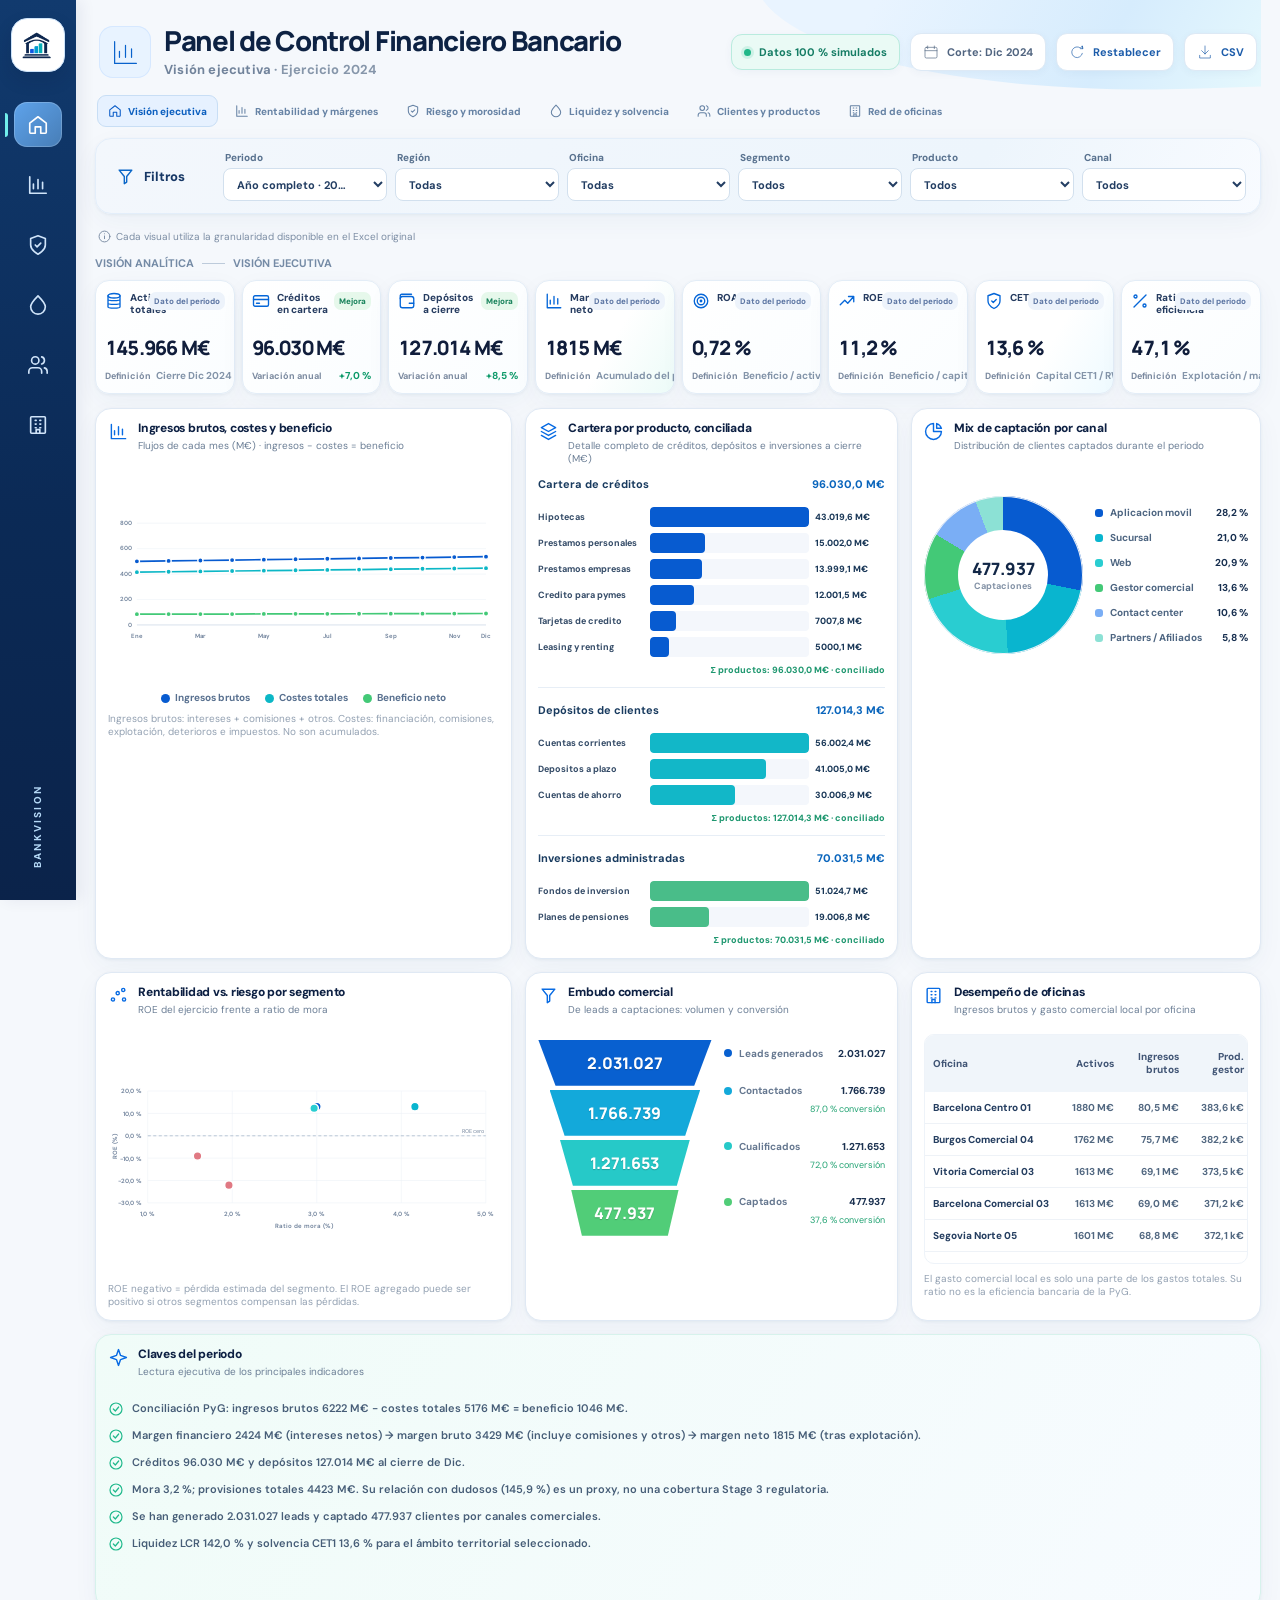
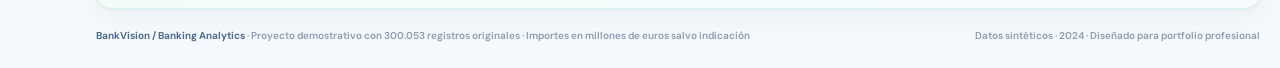
==== commit edfae11f: "Add files via upload" ====
--- a/index.html
+++ b/index.html
@@ -7,11 +7,11 @@
   <meta name="description" content="Cuadro de mando bancario interactivo con KPIs de rentabilidad, riesgo, liquidez, clientes y oficinas. Datos sintéticos 2024." />
   <title>BankVision · Cuadro de mando financiero</title>
   <link rel="icon" href="assets/favicon.png" type="image/png" />
-  <link rel="stylesheet" href="styles.css" />
+  <link rel="stylesheet" href="styles.css?v=3" />
 </head>
 <body>
   <div id="app"><div class="boot"><div class="boot-logo"><img src="assets/bankvision-mark.png" alt="BankVision" /></div><div class="boot-spin"></div><p>Preparando tu cuadro de mando bancario…</p></div></div>
   <div id="floating-tooltip" role="tooltip" aria-hidden="true"></div>
-  <script type="module" src="app.js"></script>
+  <script type="module" src="app.js?v=3"></script>
 </body>
 </html>
--- a/styles.css
+++ b/styles.css
@@ -14,3 +14,6 @@
 @media print{.sidebar,.filter-panel,.data-scope,.icon-btn{display:none!important}.app-shell{display:block}.main{padding:0}.panel,.kpi-card{break-inside:avoid;box-shadow:none}.dash-grid{grid-template-columns:1fr 1fr}.header{min-height:auto}.footer{display:none}}
 .page-tabs{display:flex;gap:6px;align-items:center;overflow:auto;padding:0 2px 11px;scrollbar-width:thin}.page-tab{display:inline-flex;align-items:center;gap:6px;white-space:nowrap;background:transparent;color:#6783a5;border:1px solid transparent;border-radius:9px;padding:8px 10px;font-size:10px;font-weight:800;transition:.15s}.page-tab:hover{color:#1261b8;background:#eaf3ff}.page-tab.active{color:#0c5fbf;background:#e6f1ff;border-color:#c8def5}.page-tab svg{width:14px;height:14px}.page-tab.active svg{color:#075ac7}
 @media(max-width:790px){.page-tabs{padding-bottom:8px}.page-tab{font-size:10px;padding:7px 8px}}
+
+/* Audit v3: detailed credit, deposit and investment reconciliation */
+.product-breakdowns{display:grid;gap:15px}.product-section{border-bottom:1px solid #e7eef6;padding:0 0 11px}.product-section:last-child{border-bottom:0;padding-bottom:0}.product-section-head{display:flex;justify-content:space-between;gap:12px;align-items:center;margin:0 0 8px;font-size:11px;color:#193b5f}.product-section-head span{color:#0a65bc;font-weight:800;white-space:nowrap}.product-breakdowns .bar-list{gap:6px}.product-breakdowns .bar-item{grid-template-columns:minmax(90px,1.4fr) minmax(60px,2.1fr) minmax(70px,.9fr);font-size:9px}.product-breakdowns .bar-item-label{font-size:9px}.product-breakdowns .bar-value{font-size:9px}.reconciliation{color:#1e976f;font-size:9px;font-weight:800;margin-top:5px;text-align:right}.reconciliation.mismatch{color:#c77f30}.product-panel{align-self:start}.scatter-dot circle{transition:stroke-width .16s,r .16s}.scatter-dot:focus-visible circle,.scatter-dot:hover circle{stroke:#173d68;stroke-width:3.5}.data-table th{white-space:normal;min-width:65px}
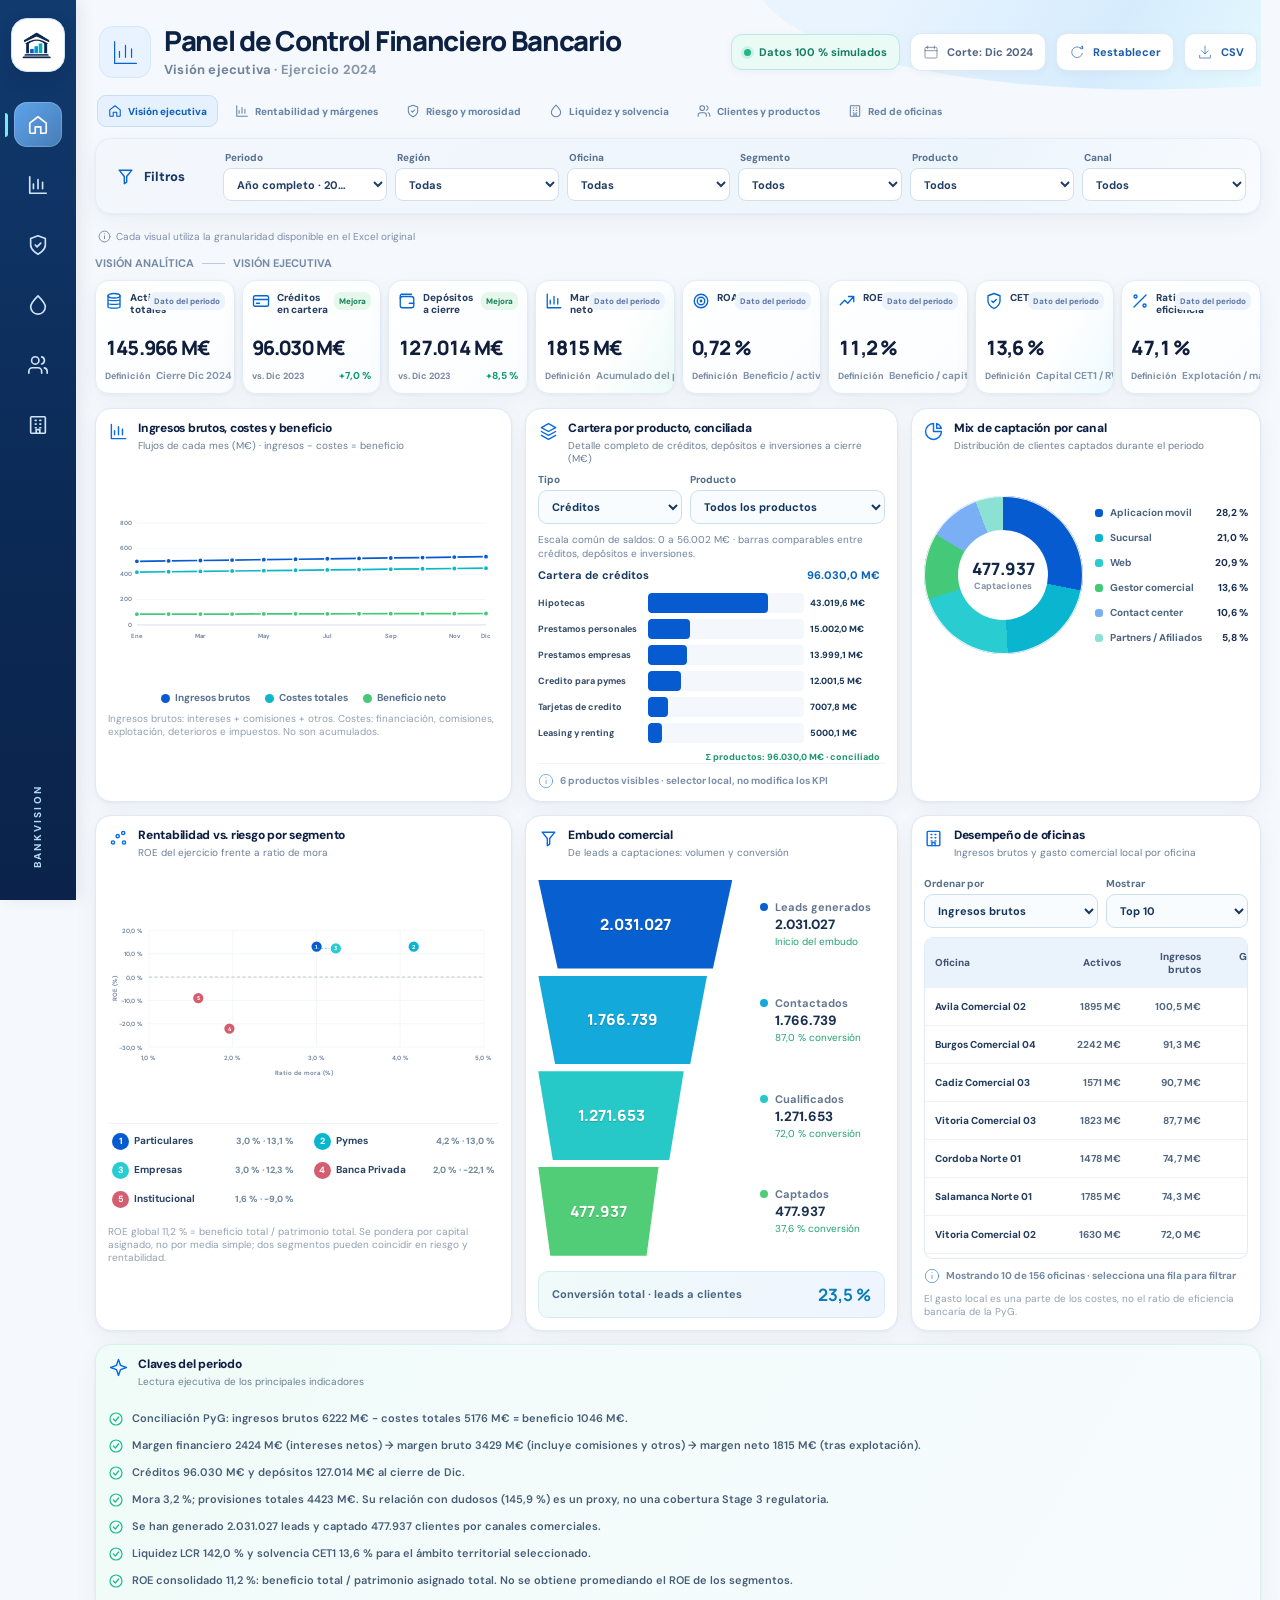
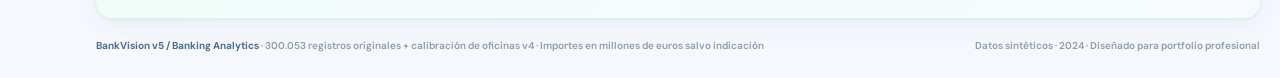
==== commit 09b940fe: "Add files via upload" ====
--- a/index.html
+++ b/index.html
@@ -7,11 +7,11 @@
   <meta name="description" content="Cuadro de mando bancario interactivo con KPIs de rentabilidad, riesgo, liquidez, clientes y oficinas. Datos sintéticos 2024." />
   <title>BankVision · Cuadro de mando financiero</title>
   <link rel="icon" href="assets/favicon.png" type="image/png" />
-  <link rel="stylesheet" href="styles.css?v=3" />
+  <link rel="stylesheet" href="styles.css?v=5" />
 </head>
 <body>
   <div id="app"><div class="boot"><div class="boot-logo"><img src="assets/bankvision-mark.png" alt="BankVision" /></div><div class="boot-spin"></div><p>Preparando tu cuadro de mando bancario…</p></div></div>
   <div id="floating-tooltip" role="tooltip" aria-hidden="true"></div>
-  <script type="module" src="app.js?v=3"></script>
+  <script type="module" src="app.js?v=5"></script>
 </body>
 </html>
--- a/styles.css
+++ b/styles.css
@@ -17,3 +17,59 @@
 
 /* Audit v3: detailed credit, deposit and investment reconciliation */
 .product-breakdowns{display:grid;gap:15px}.product-section{border-bottom:1px solid #e7eef6;padding:0 0 11px}.product-section:last-child{border-bottom:0;padding-bottom:0}.product-section-head{display:flex;justify-content:space-between;gap:12px;align-items:center;margin:0 0 8px;font-size:11px;color:#193b5f}.product-section-head span{color:#0a65bc;font-weight:800;white-space:nowrap}.product-breakdowns .bar-list{gap:6px}.product-breakdowns .bar-item{grid-template-columns:minmax(90px,1.4fr) minmax(60px,2.1fr) minmax(70px,.9fr);font-size:9px}.product-breakdowns .bar-item-label{font-size:9px}.product-breakdowns .bar-value{font-size:9px}.reconciliation{color:#1e976f;font-size:9px;font-weight:800;margin-top:5px;text-align:right}.reconciliation.mismatch{color:#c77f30}.product-panel{align-self:start}.scatter-dot circle{transition:stroke-width .16s,r .16s}.scatter-dot:focus-visible circle,.scatter-dot:hover circle{stroke:#173d68;stroke-width:3.5}.data-table th{white-space:normal;min-width:65px}
+
+/* v4: always-visible, keyboard-accessible labels for the five segment scatters. */
+.scatter-index{font:800 9px Manrope,Arial,sans-serif;fill:#fff;pointer-events:none}
+.scatter-key{display:grid;grid-template-columns:repeat(2,minmax(0,1fr));gap:6px 12px;margin:6px 0 4px;padding:6px 0;border-top:1px solid #edf2f8}
+.scatter-key-item{display:flex;align-items:center;gap:5px;min-width:0;font-size:10px;line-height:1.25;color:#294364;font-weight:700;border-radius:6px;padding:3px 4px}
+.scatter-key-item[data-segment]{cursor:pointer}
+.scatter-key-item:hover{background:#f0f7fd}
+.scatter-key-item span{flex:1;min-width:0;overflow:hidden;text-overflow:ellipsis;white-space:nowrap}
+.scatter-key-item small{font-size:9px;color:#6e859d;white-space:nowrap}
+.scatter-key-marker{height:17px;width:17px;flex:0 0 17px;border-radius:50%;display:grid;place-items:center;color:white;font-size:9px}
+.product-scale-note{color:#6c82a0;font-size:10px;line-height:1.4;margin:0 0 7px}
+@media(max-width:650px){.scatter-key{grid-template-columns:1fr}.scatter-key-item small{margin-left:auto}}
+
+
+/* v5: executive view — compact product filter and full-height commercial analysis. */
+.product-panel{align-self:stretch}
+.product-panel .panel-head{margin-bottom:8px}
+.product-chart-layout{display:flex;flex-direction:column;gap:9px;min-height:0}
+.product-controls{display:grid;grid-template-columns:minmax(0,0.85fr) minmax(0,1.15fr);gap:8px;align-items:end}
+.product-filter{display:flex;flex-direction:column;gap:4px;min-width:0;font-size:10px;color:#536e8a;font-weight:800}
+.product-filter-select,.office-table-controls select{width:100%;min-width:0;max-width:100%;border:1px solid #cddfee;background:#f9fcff;color:#15375d;padding:8px 25px 8px 9px;border-radius:9px;font-size:11px;font-weight:700;outline-offset:2px}
+.product-filter-select:focus-visible,.office-table-controls select:focus-visible{outline:2px solid #1887e1;border-color:#1887e1}
+.product-scroll-region{min-height:185px;max-height:250px;overflow-y:auto;overflow-x:hidden;scrollbar-width:thin;scrollbar-color:#b9d4e9 transparent;padding-right:5px;border-bottom:1px solid #edf3f9}
+.product-scroll-region:focus-visible{outline:2px solid #54a8e8;border-radius:5px}
+.product-breakdowns{gap:12px}
+.product-section{padding-bottom:9px}
+.product-section .bar-list{padding-top:3px;padding-bottom:3px}
+.product-chart-footer{display:flex;align-items:center;gap:6px;font-size:10px;font-weight:700;color:#7d8fa7}
+.product-chart-footer svg{color:#4c8bca}
+.product-empty{min-height:100px;display:grid;place-items:center;text-align:center;font-weight:700;font-size:11px;color:#7d8fa7}
+.executive-funnel-panel,.executive-office-panel{display:flex;flex-direction:column;min-height:395px}
+.executive-funnel-panel .panel-body,.executive-office-panel .panel-body{display:flex;flex-direction:column;flex:1;min-height:0}
+.executive-funnel-panel .panel-body>.funnel-layout{flex:1}
+.funnel-layout.funnel-expanded{display:flex;flex-direction:column;min-height:300px;gap:12px}
+.funnel-expanded .funnel-body{flex:1;display:grid;grid-template-columns:minmax(0,56%) minmax(0,1fr);gap:14px;min-height:255px;padding:3px 0;align-items:stretch}
+.funnel-expanded .funnel-shapes{display:grid;grid-template-rows:repeat(4,minmax(0,1fr));gap:7px;padding-top:0;align-items:stretch}
+.funnel-expanded .funnel-stage{height:100%;min-height:48px;max-height:none;font-size:clamp(14px,1.2vw,18px)}
+.funnel-expanded .funnel-steps{display:grid;grid-template-rows:repeat(4,minmax(0,1fr));gap:7px}
+.funnel-expanded .funnel-step{grid-template-columns:8px minmax(0,1fr);gap:2px 7px;align-content:center;padding:3px 0;font-size:11px}
+.funnel-expanded .funnel-step b{grid-column:2;grid-row:2;justify-self:start;font-size:clamp(12px,1.05vw,16px)}
+.funnel-expanded .funnel-step small{grid-column:2;text-align:left;font-size:10px;white-space:normal}
+.funnel-conversion-total{display:flex;align-items:center;justify-content:space-between;gap:8px;background:linear-gradient(95deg,#effaf9,#eff5ff);padding:11px 13px;border:1px solid #d6ecf2;border-radius:10px}
+.funnel-conversion-total span{color:#486783;font-size:11px;font-weight:700}
+.funnel-conversion-total strong{font-family:Manrope,sans-serif;font-size:17px;color:#087cb7;white-space:nowrap}
+.executive-office-layout{display:flex;flex:1;flex-direction:column;gap:9px;min-height:0}
+.office-table-controls{display:grid;grid-template-columns:minmax(0,1.1fr) minmax(0,.9fr);gap:8px}
+.office-table-controls label{display:flex;flex-direction:column;gap:4px;font-size:10px;font-weight:800;color:#56718c;min-width:0}
+.executive-office-layout .tbl-wrap{flex:1;max-height:322px;min-height:225px;overflow:auto;border:1px solid #e1ebf7;border-radius:9px}
+.executive-office-layout .data-table{min-width:630px;font-size:10px}
+.executive-office-layout .data-table th{position:sticky;top:0;background:#eaf2fb;z-index:3}
+.executive-office-layout .data-table th,.executive-office-layout .data-table td{padding:12px 10px}
+.office-table-status{display:flex;align-items:center;gap:6px;color:#7189a2;font-size:10px;font-weight:700}
+.office-table-status svg{color:#3678b8;flex:none}
+@media(max-width:1160px){.executive-funnel-panel,.executive-office-panel{min-height:370px}.product-scroll-region{max-height:260px}}
+@media(max-width:790px){.executive-funnel-panel,.executive-office-panel{min-height:390px}.product-scroll-region{max-height:330px}}
+@media(max-width:430px){.product-controls{grid-template-columns:1fr}.funnel-expanded .funnel-body{grid-template-columns:52% minmax(0,1fr);gap:8px}.funnel-expanded .funnel-step{font-size:10px}.funnel-expanded .funnel-step b{font-size:12px}.funnel-conversion-total strong{font-size:15px}}
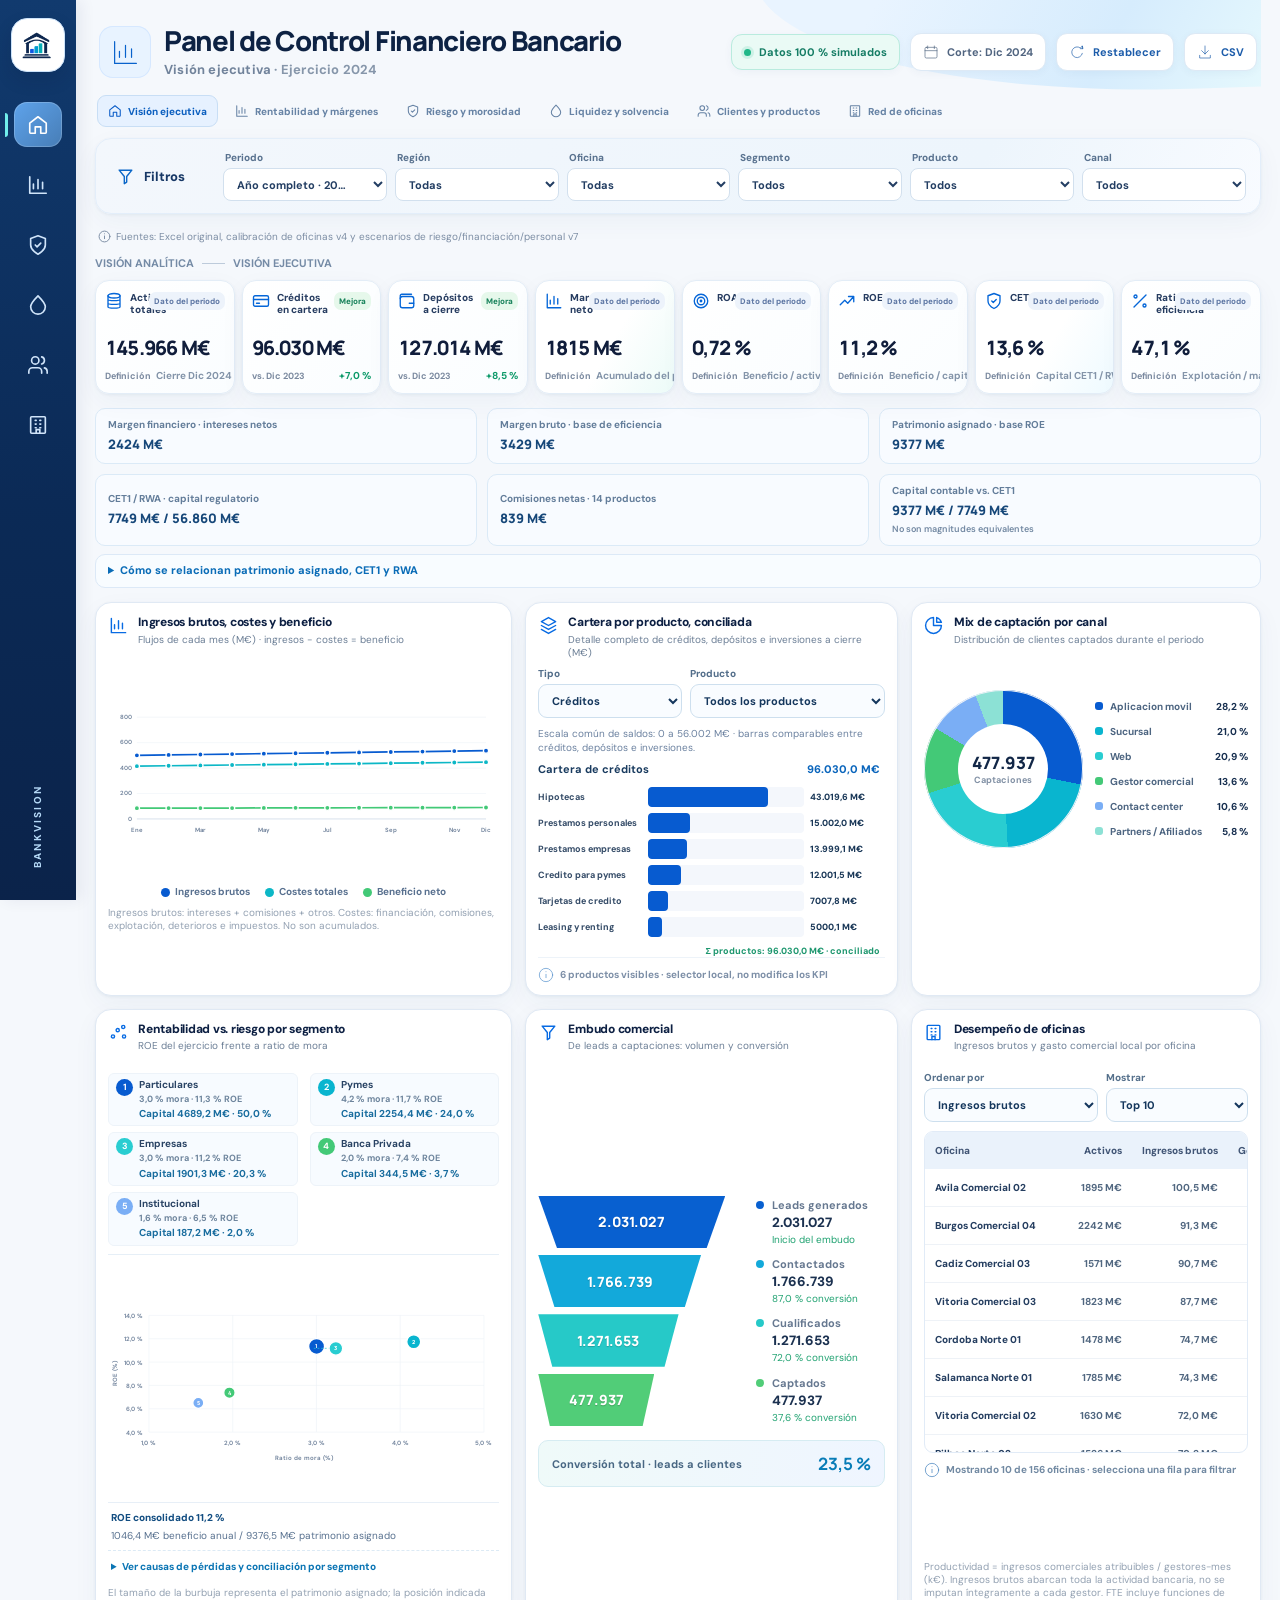
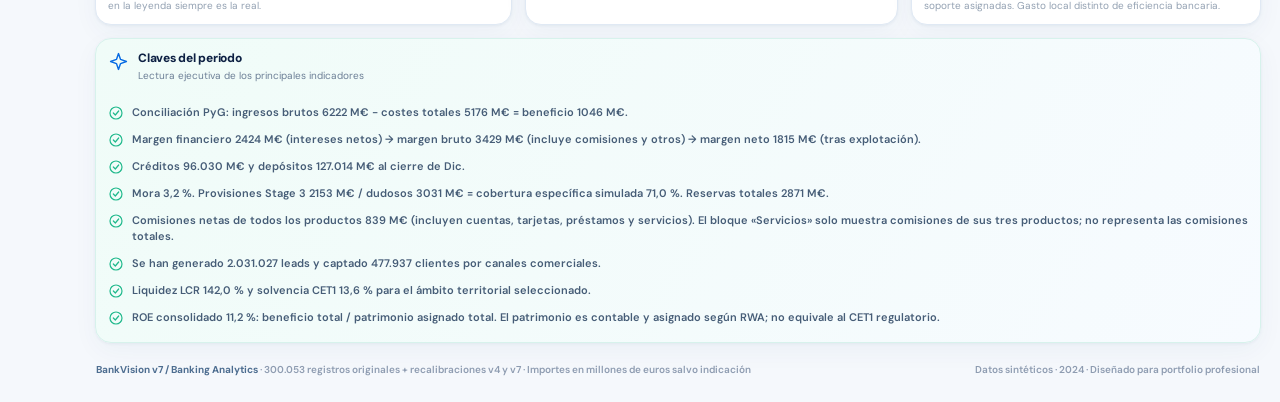
==== commit 215efe37: "Add files via upload" ====
--- a/index.html
+++ b/index.html
@@ -7,11 +7,11 @@
   <meta name="description" content="Cuadro de mando bancario interactivo con KPIs de rentabilidad, riesgo, liquidez, clientes y oficinas. Datos sintéticos 2024." />
   <title>BankVision · Cuadro de mando financiero</title>
   <link rel="icon" href="assets/favicon.png" type="image/png" />
-  <link rel="stylesheet" href="styles.css?v=5" />
+  <link rel="stylesheet" href="styles.css?v=7" />
 </head>
 <body>
   <div id="app"><div class="boot"><div class="boot-logo"><img src="assets/bankvision-mark.png" alt="BankVision" /></div><div class="boot-spin"></div><p>Preparando tu cuadro de mando bancario…</p></div></div>
   <div id="floating-tooltip" role="tooltip" aria-hidden="true"></div>
-  <script type="module" src="app.js?v=5"></script>
+  <script type="module" src="app.js?v=7"></script>
 </body>
 </html>
--- a/styles.css
+++ b/styles.css
@@ -73,3 +73,51 @@
 @media(max-width:1160px){.executive-funnel-panel,.executive-office-panel{min-height:370px}.product-scroll-region{max-height:260px}}
 @media(max-width:790px){.executive-funnel-panel,.executive-office-panel{min-height:390px}.product-scroll-region{max-height:330px}}
 @media(max-width:430px){.product-controls{grid-template-columns:1fr}.funnel-expanded .funnel-body{grid-template-columns:52% minmax(0,1fr);gap:8px}.funnel-expanded .funnel-step{font-size:10px}.funnel-expanded .funnel-step b{font-size:12px}.funnel-conversion-total strong{font-size:15px}}
+
+/* BankVision v6 · embudo centrado de verdad, etapas y métricas alineadas */
+.executive-funnel-panel .panel-body{display:flex;flex-direction:column;justify-content:center;align-items:stretch;flex:1;min-height:0}
+.executive-funnel-panel .funnel-layout.funnel-expanded{display:flex;flex:0 0 auto;flex-direction:column;justify-content:center;width:100%;max-width:760px;min-height:0;margin:auto;gap:14px}
+.executive-funnel-panel .funnel-expanded .funnel-body{display:grid;flex:0 0 auto;grid-template-columns:minmax(0,54%) minmax(0,1fr);gap:14px;align-items:stretch;height:clamp(210px,18vw,260px);min-height:0;padding:0}
+.executive-funnel-panel .funnel-expanded .funnel-shapes,.executive-funnel-panel .funnel-expanded .funnel-steps{height:100%;display:grid;grid-template-rows:repeat(4,minmax(0,1fr));gap:7px;min-height:0;padding:0}
+.executive-funnel-panel .funnel-expanded .funnel-stage{height:100%;min-height:0;max-height:none;display:grid;place-items:center;font-size:clamp(13px,1.1vw,18px)}
+.executive-funnel-panel .funnel-expanded .funnel-step{align-self:stretch;align-content:center;min-height:0;grid-template-columns:9px minmax(0,1fr);gap:2px 7px;padding:0}
+.executive-funnel-panel .funnel-conversion-total{flex:0 0 auto}
+/* Auditoría de ROE: capital que pondera cada punto y puente de márgenes visibles. */
+.finance-breakdown{display:grid;grid-template-columns:repeat(4,minmax(0,1fr));gap:10px;margin:10px 0 14px}
+.finance-breakdown>div{display:flex;flex-direction:column;justify-content:center;gap:4px;background:#f8fbff;border:1px solid #dbeaf7;border-radius:10px;padding:10px 12px;min-width:0}
+.finance-breakdown span{font-size:10px;line-height:1.2;font-weight:700;color:#637d9a}
+.finance-breakdown strong{font-family:Manrope,Arial,sans-serif;color:#164779;font-size:13px;font-weight:800;overflow-wrap:anywhere}
+.scatter-key-item{display:grid;grid-template-columns:17px minmax(0,1fr);grid-template-rows:auto auto auto;gap:3px 6px;align-items:center;min-width:0}
+.scatter-key-item .scatter-key-marker{grid-column:1;grid-row:1 / 4;align-self:start}
+.scatter-key-item span{grid-column:2;grid-row:1;min-width:0;white-space:normal;overflow:visible;line-height:1.2}
+.scatter-key-item small{grid-column:2;grid-row:2;font-size:9px;white-space:normal}
+.scatter-key-item em{grid-column:2;grid-row:3;color:#0b7795;font-style:normal;font-size:9px;font-weight:700;overflow-wrap:anywhere}
+.roe-reconciliation{display:flex;flex-wrap:wrap;gap:5px 9px;align-items:center;font-size:10px;color:#58718f;border-top:1px solid #e7eff7;padding:8px 3px}
+.roe-reconciliation strong{color:#124d81;font-weight:800}
+.segment-details{border-top:1px dashed #dceaf5;padding-top:4px}
+.segment-details summary{font-size:10px;font-weight:800;color:#0b75b4;cursor:pointer;padding:5px 3px;outline-offset:2px}
+.segment-details .tbl-wrap{margin-top:7px;max-height:270px;overflow:auto}
+.segment-details .data-table{font-size:9px;min-width:760px}
+.segment-details .data-table td,.segment-details .data-table th{padding:8px 6px}
+.segment-details-note{font-size:9px;line-height:1.5;color:#617c97;margin:8px 4px}
+@media(max-width:1160px){.finance-breakdown{grid-template-columns:repeat(2,minmax(0,1fr))}.executive-funnel-panel .funnel-expanded .funnel-body{height:clamp(210px,26vw,268px)}}
+@media(max-width:650px){.finance-breakdown{grid-template-columns:1fr 1fr;gap:7px}.finance-breakdown>div{padding:8px}.finance-breakdown strong{font-size:11px}.executive-funnel-panel .funnel-expanded .funnel-body{grid-template-columns:minmax(0,52%) minmax(0,1fr);gap:8px;height:clamp(210px,57vw,250px)}.executive-funnel-panel .funnel-expanded .funnel-stage{font-size:12px}.executive-funnel-panel .funnel-expanded .funnel-step{font-size:10px}.executive-funnel-panel .funnel-expanded .funnel-step b{font-size:12px}}
+
+/* v7 · reconciled risk, fee margins, income attribution and real-size legend */
+.finance-breakdown{grid-template-columns:repeat(3,minmax(0,1fr))}
+.finance-breakdown small{font-size:9px;color:#7288a2;font-weight:600}
+.capital-bridge-note{background:#f8fcff;border:1px solid #dce9f7;border-radius:10px;padding:8px 12px;margin:-6px 0 14px;color:#496580;font-size:11px;line-height:1.45}
+.capital-bridge-note summary{font-weight:800;color:#0a6cb7;cursor:pointer}
+.capital-bridge-note p{margin:7px 0 0}
+.scatter-key-above{margin:2px 0 7px;border-top:0;border-bottom:1px solid #e6eff7;padding:2px 0 8px;grid-template-columns:repeat(2,minmax(0,1fr))}
+.scatter-key-above .scatter-key-item{background:#f7fbff;border:1px solid #edf3f9;padding:5px 7px}
+.scatter-key-above .scatter-key-item em{font-size:10px;color:#186c9e}
+.risk-stage-cards{display:grid;grid-template-columns:repeat(3,minmax(0,1fr));gap:12px}
+.risk-stage-cards>div{display:flex;flex-direction:column;gap:8px;padding:17px;border-radius:12px;border:1px solid #dfeaf7;background:#f7fbff}
+.risk-stage-cards strong{font-size:14px;color:#105eb6}
+.risk-stage-cards span{color:#4b617d;font-size:12px}
+.risk-stage-cards b{color:#0c6577;font-size:14px}
+.stage-recon{margin-top:12px;background:#ecf9f4;color:#1f7864;padding:12px;border-radius:9px;font-size:11px;font-weight:700}
+.executive-office-layout .data-table{min-width:820px}
+@media(max-width:1160px){.finance-breakdown{grid-template-columns:repeat(2,minmax(0,1fr))}}
+@media(max-width:650px){.finance-breakdown{grid-template-columns:1fr 1fr}.risk-stage-cards{grid-template-columns:1fr}.scatter-key-above{grid-template-columns:1fr}}
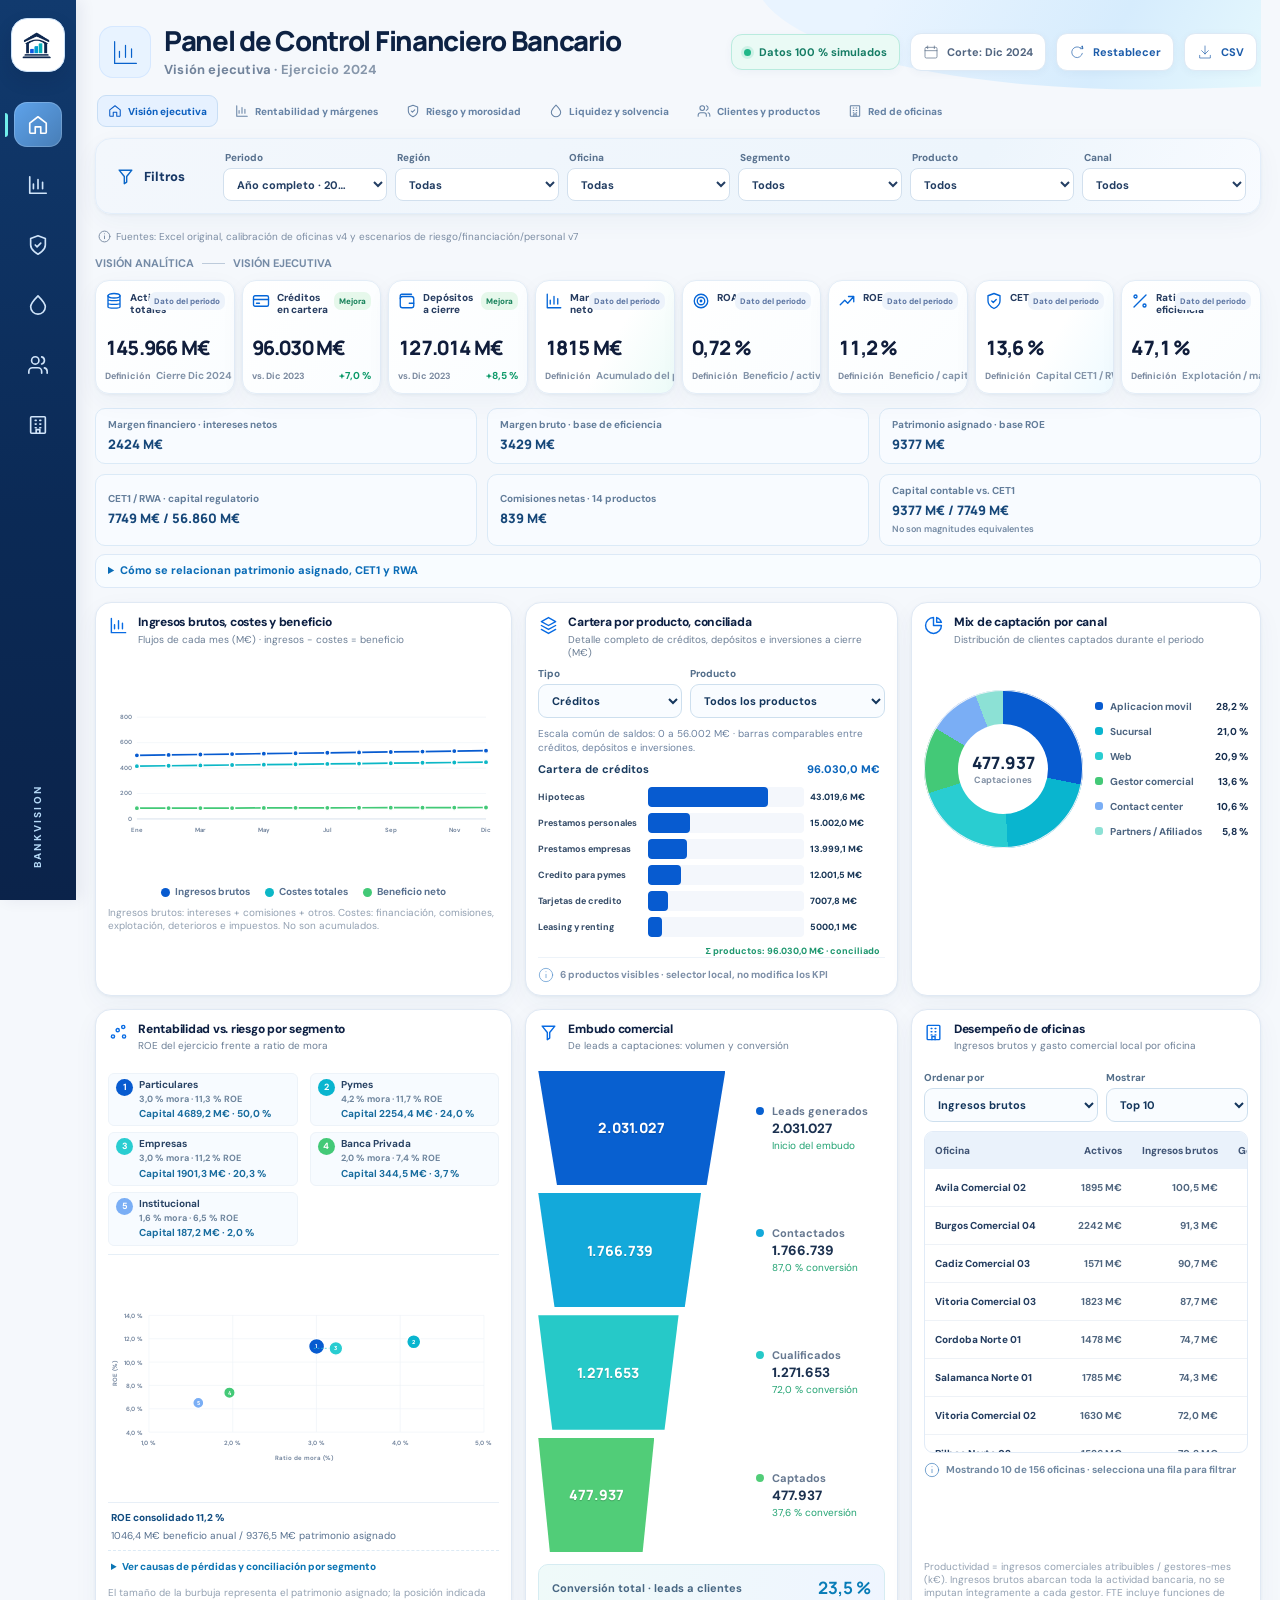
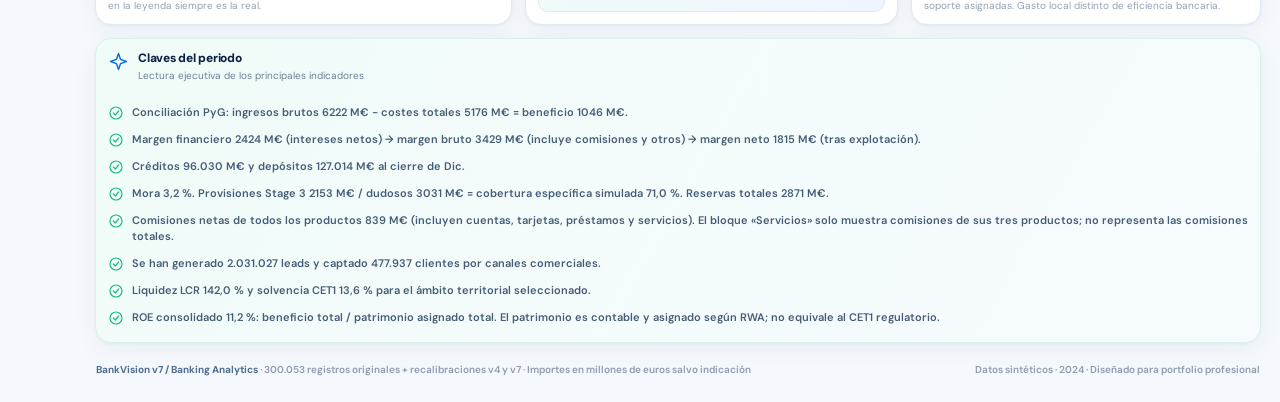
==== commit 73a3b396: "Add files via upload" ====
--- a/index.html
+++ b/index.html
@@ -7,11 +7,11 @@
   <meta name="description" content="Cuadro de mando bancario interactivo con KPIs de rentabilidad, riesgo, liquidez, clientes y oficinas. Datos sintéticos 2024." />
   <title>BankVision · Cuadro de mando financiero</title>
   <link rel="icon" href="assets/favicon.png" type="image/png" />
-  <link rel="stylesheet" href="styles.css?v=7" />
+  <link rel="stylesheet" href="styles.css?v=8" />
 </head>
 <body>
   <div id="app"><div class="boot"><div class="boot-logo"><img src="assets/bankvision-mark.png" alt="BankVision" /></div><div class="boot-spin"></div><p>Preparando tu cuadro de mando bancario…</p></div></div>
   <div id="floating-tooltip" role="tooltip" aria-hidden="true"></div>
-  <script type="module" src="app.js?v=7"></script>
+  <script type="module" src="app.js?v=8"></script>
 </body>
 </html>
--- a/styles.css
+++ b/styles.css
@@ -74,14 +74,68 @@
 @media(max-width:790px){.executive-funnel-panel,.executive-office-panel{min-height:390px}.product-scroll-region{max-height:330px}}
 @media(max-width:430px){.product-controls{grid-template-columns:1fr}.funnel-expanded .funnel-body{grid-template-columns:52% minmax(0,1fr);gap:8px}.funnel-expanded .funnel-step{font-size:10px}.funnel-expanded .funnel-step b{font-size:12px}.funnel-conversion-total strong{font-size:15px}}
 
-/* BankVision v6 · embudo centrado de verdad, etapas y métricas alineadas */
-.executive-funnel-panel .panel-body{display:flex;flex-direction:column;justify-content:center;align-items:stretch;flex:1;min-height:0}
-.executive-funnel-panel .funnel-layout.funnel-expanded{display:flex;flex:0 0 auto;flex-direction:column;justify-content:center;width:100%;max-width:760px;min-height:0;margin:auto;gap:14px}
-.executive-funnel-panel .funnel-expanded .funnel-body{display:grid;flex:0 0 auto;grid-template-columns:minmax(0,54%) minmax(0,1fr);gap:14px;align-items:stretch;height:clamp(210px,18vw,260px);min-height:0;padding:0}
-.executive-funnel-panel .funnel-expanded .funnel-shapes,.executive-funnel-panel .funnel-expanded .funnel-steps{height:100%;display:grid;grid-template-rows:repeat(4,minmax(0,1fr));gap:7px;min-height:0;padding:0}
-.executive-funnel-panel .funnel-expanded .funnel-stage{height:100%;min-height:0;max-height:none;display:grid;place-items:center;font-size:clamp(13px,1.1vw,18px)}
-.executive-funnel-panel .funnel-expanded .funnel-step{align-self:stretch;align-content:center;min-height:0;grid-template-columns:9px minmax(0,1fr);gap:2px 7px;padding:0}
-.executive-funnel-panel .funnel-conversion-total{flex:0 0 auto}
+/* BankVision v8 · embudo a altura completa, sin centrar un bloque de altura fija.
+   La misma malla de cuatro filas controla trapecios y sus métricas. */
+.executive-funnel-panel .panel-head{flex:0 0 auto}
+.executive-funnel-panel .panel-body{
+  display:flex;
+  flex:1 1 auto;
+  flex-direction:column;
+  justify-content:stretch;
+  align-items:stretch;
+  min-height:0;
+}
+.executive-funnel-panel .funnel-layout.funnel-expanded{
+  display:flex;
+  flex:1 1 auto;
+  flex-direction:column;
+  justify-content:stretch;
+  width:100%;
+  max-width:none;
+  min-height:0;
+  margin:0;
+  gap:12px;
+}
+.executive-funnel-panel .funnel-expanded .funnel-body{
+  display:grid;
+  flex:1 1 0%;
+  grid-template-columns:minmax(0,54%) minmax(0,1fr);
+  gap:14px;
+  align-items:stretch;
+  height:auto;
+  min-height:0;
+  padding:0;
+}
+.executive-funnel-panel .funnel-expanded .funnel-shapes,
+.executive-funnel-panel .funnel-expanded .funnel-steps{
+  display:grid;
+  height:100%;
+  grid-template-rows:repeat(4,minmax(0,1fr));
+  gap:8px;
+  min-height:0;
+  padding:0;
+  align-items:stretch;
+}
+.executive-funnel-panel .funnel-expanded .funnel-stage{
+  display:grid;
+  place-items:center;
+  height:100%;
+  min-height:48px;
+  max-height:none;
+  font-size:clamp(13px,1.1vw,18px);
+}
+.executive-funnel-panel .funnel-expanded .funnel-step{
+  align-self:stretch;
+  align-content:center;
+  grid-template-columns:9px minmax(0,1fr);
+  gap:2px 7px;
+  min-height:0;
+  padding:0;
+}
+.executive-funnel-panel .funnel-conversion-total{
+  flex:0 0 auto;
+  min-height:48px;
+}
 /* Auditoría de ROE: capital que pondera cada punto y puente de márgenes visibles. */
 .finance-breakdown{display:grid;grid-template-columns:repeat(4,minmax(0,1fr));gap:10px;margin:10px 0 14px}
 .finance-breakdown>div{display:flex;flex-direction:column;justify-content:center;gap:4px;background:#f8fbff;border:1px solid #dbeaf7;border-radius:10px;padding:10px 12px;min-width:0}
@@ -100,8 +154,8 @@
 .segment-details .data-table{font-size:9px;min-width:760px}
 .segment-details .data-table td,.segment-details .data-table th{padding:8px 6px}
 .segment-details-note{font-size:9px;line-height:1.5;color:#617c97;margin:8px 4px}
-@media(max-width:1160px){.finance-breakdown{grid-template-columns:repeat(2,minmax(0,1fr))}.executive-funnel-panel .funnel-expanded .funnel-body{height:clamp(210px,26vw,268px)}}
-@media(max-width:650px){.finance-breakdown{grid-template-columns:1fr 1fr;gap:7px}.finance-breakdown>div{padding:8px}.finance-breakdown strong{font-size:11px}.executive-funnel-panel .funnel-expanded .funnel-body{grid-template-columns:minmax(0,52%) minmax(0,1fr);gap:8px;height:clamp(210px,57vw,250px)}.executive-funnel-panel .funnel-expanded .funnel-stage{font-size:12px}.executive-funnel-panel .funnel-expanded .funnel-step{font-size:10px}.executive-funnel-panel .funnel-expanded .funnel-step b{font-size:12px}}
+@media(max-width:1160px){.finance-breakdown{grid-template-columns:repeat(2,minmax(0,1fr))}}
+@media(max-width:650px){.finance-breakdown{grid-template-columns:1fr 1fr;gap:7px}.finance-breakdown>div{padding:8px}.finance-breakdown strong{font-size:11px}.executive-funnel-panel .funnel-expanded .funnel-body{grid-template-columns:minmax(0,52%) minmax(0,1fr);gap:8px}.executive-funnel-panel .funnel-expanded .funnel-stage{font-size:12px}.executive-funnel-panel .funnel-expanded .funnel-step{font-size:10px}.executive-funnel-panel .funnel-expanded .funnel-step b{font-size:12px}}
 
 /* v7 · reconciled risk, fee margins, income attribution and real-size legend */
 .finance-breakdown{grid-template-columns:repeat(3,minmax(0,1fr))}
